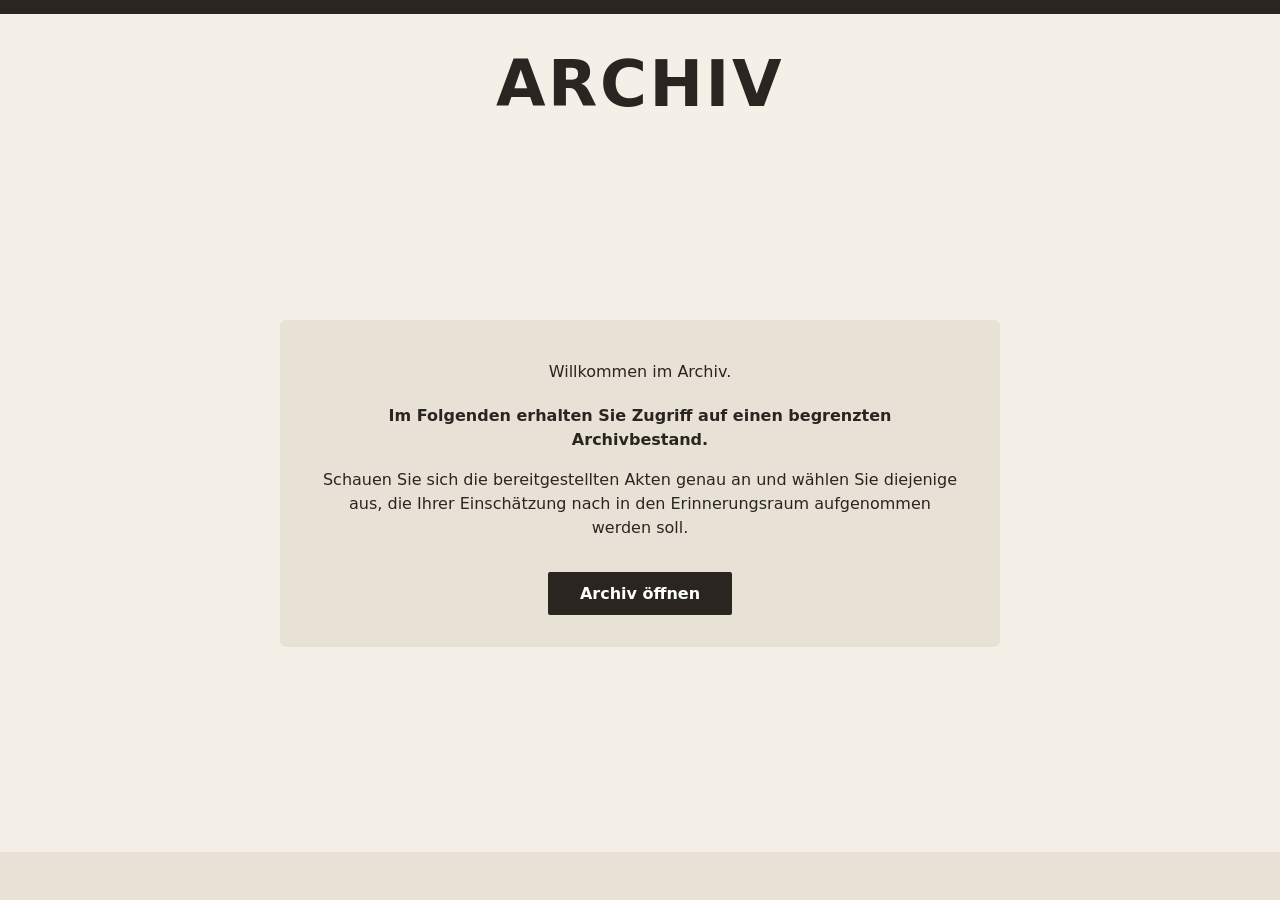
==== index.html @ e19b9b46 "Anpassungen von Überschrift und Button Textliche Anpassungen" ====
<!DOCTYPE html>
<html lang="de">
<head>
  <meta charset="UTF-8">
  <meta name="viewport" content="width=device-width, initial-scale=1.0">
  <title>Wenn Erinnerung zur Entscheidung wird — Archiv</title>
  <link rel="stylesheet" href="style.css">
</head>
<body class="archive-view">
  <section id="start-screen" class="start-screen" aria-labelledby="start-screen-title">
    <div class="start-screen__topbar" aria-hidden="true"></div>
    <div class="start-screen__content">
      <h1 id="start-screen-title" class="start-screen__title">Archiv</h1>
      <div class="start-screen__card">
        <p class="start-screen__welcome">Willkommen im Archiv.</p>
        <p class="start-screen__lead">
          <strong>Im Folgenden erhalten Sie Zugriff auf einen begrenzten Archivbestand.</strong>
        </p>
        <p class="start-screen__text">
          Schauen Sie sich die bereitgestellten Akten genau an und wählen Sie diejenige aus,
          die Ihrer Einschätzung nach in den Erinnerungsraum aufgenommen werden soll.
        </p>
        <button type="button" id="open-archive-btn" class="btn-start">Archiv öffnen</button>
      </div>
    </div>
    <div class="start-screen__footerbar" aria-hidden="true"></div>
  </section>

  <div id="archive-interface" hidden>
    <div class="archive-shell">
      <div class="archive-shell__topbar" aria-hidden="true"></div>
      <div class="archive-shell__content">
        <h1 class="archive-shell__title">Archiv</h1>
        <main class="archive-main">
          <section class="offer-section" id="offer-section" aria-labelledby="offer-heading">
            <h2 id="offer-heading" class="sr-only">Aktuelle Archivakten</h2>
            <div id="offer-container" class="offer-grid" role="list"></div>
          </section>

          <section class="confirmation-section" id="confirmation-section" hidden aria-live="polite">
            <div class="confirmation-card">
              <p class="confirmation-card__primary">
                Die ausgewählte Akte wurde in den Erinnerungsraum aufgenommen.
              </p>
              <p class="confirmation-card__secondary">
                Die beiden nicht ausgewählten Akten wurden aus dem Archiv entfernt.
                Sie stehen zukünftigen Besucher*innen nicht mehr zur Verfügung.
              </p>
              <button type="button" id="confirmation-continue" class="btn-start">Archiv verlassen</button>
            </div>
          </section>

          <section class="displacement-section" id="displacement-section">
            <div class="memory-review" aria-label="Akten im Erinnerungsraum">
              <button type="button" id="memory-review-prev" class="memory-review__nav memory-review__nav--prev" aria-label="Vorherige Akten">
                ‹
              </button>
              <div id="memory-review-grid" class="offer-grid" role="list" aria-live="polite"></div>
              <button type="button" id="memory-review-next" class="memory-review__nav memory-review__nav--next" aria-label="Nächste Akten">
                ›
              </button>
            </div>
          
          </section>
        </main>
      </div>
      <div class="archive-shell__footerbar" aria-hidden="true"></div>
    </div>

    <div id="memory-full-modal" class="memory-full-modal" hidden
         role="dialog" aria-modal="true" aria-labelledby="memory-full-modal-title">
      <div class="memory-full-modal__backdrop" aria-hidden="true"></div>
      <div class="memory-full-modal__card">
        <p id="memory-full-modal-title" class="memory-full-modal__primary">
          Der Erinnerungsraum ist vollständig belegt.
        </p>
        <p class="memory-full-modal__secondary">
          Um die ausgewählte Akte aufnehmen zu können, muss eine bestehende Akte aus dem Erinnerungsraum verdrängt werden.
        </p>
        <button type="button" id="memory-full-modal-confirm" class="btn-start">
          Verdrängung Starten
        </button>
      </div>
    </div>
  </div>

  <script src="data.js"></script>
  <script src="generator.js"></script>
  <script src="archiv-darstellung.js"></script>
  <script src="state.js"></script>
  <script src="app.js"></script>
</body>
</html>
---- style.css ----
/**
 * style.css — Gemeinsame Gestaltung für Archiv- und Projektionsansicht
 *
 * Zwei Kontexte über body-Klassen:
 * - .archive-view  → Laptop-Interface (index.html)
 * - .projection-view → Beamer-Projektion (projection.html)
 */

/* --- Design-Tokens --- */
:root {
  --color-paper: #f4f0e8;
  --color-paper-dark: #e8e2d6;
  --color-ink: #2a2520;
  --color-ink-muted: #5c554c;
  --color-stamp: #8b2e2e;
  --color-accent: #6b5b4f;
  --color-border: #c9bfb0;
  --color-shadow: rgba(42, 37, 32, 0.12);

  --font-serif: Georgia, 'Times New Roman', serif;
  --font-sans: system-ui, -apple-system, 'Segoe UI', sans-serif;

  --radius-card: 4px;
  --transition-fast: 0.25s ease;
  --slot-count: 6;
}

/* --- Basis --- */
*,
*::before,
*::after {
  box-sizing: border-box;
}

html {
  font-size: 16px;
}

body {
  margin: 0;
  font-family: var(--font-serif);
  color: var(--color-ink);
  line-height: 1.5;
  min-height: 100vh;
}

h1, h2, h3 {
  font-family: var(--font-sans);
  font-weight: 600;
  line-height: 1.2;
}

a {
  color: var(--color-stamp);
}

a:hover {
  text-decoration: none;
}

/* --- Archivansicht (Laptop) --- */
body.archive-view {
  background: var(--color-paper);
}

.sr-only {
  position: absolute;
  width: 1px;
  height: 1px;
  padding: 0;
  margin: -1px;
  overflow: hidden;
  clip: rect(0, 0, 0, 0);
  white-space: nowrap;
  border: 0;
}

/* --- Archiv-Seitenrahmen --- */
.archive-shell {
  min-height: 100vh;
  display: flex;
  flex-direction: column;
  background: var(--color-paper);
}

.archive-shell__topbar {
  flex-shrink: 0;
  height: 14px;
  background: var(--color-ink);
}

.archive-shell__content {
  flex: 1;
  display: flex;
  flex-direction: column;
  align-items: center;
  padding: 2rem 2.5rem 2.5rem;
  width: 100%;
  max-width: 1600px;
  margin: 0 auto;
}

.archive-shell__title {
  margin: 0 0 2rem;
  font-family: var(--font-sans);
  font-size: clamp(2.5rem, 6vw, 4rem);
  font-weight: 700;
  text-transform: uppercase;
  letter-spacing: 0.04em;
  color: var(--color-ink);
  text-align: center;
}

.archive-shell__footerbar {
  flex-shrink: 0;
  height: 48px;
  background: var(--color-paper-dark);
}

.archive-main {
  width: 100%;
  flex: 1;
  display: flex;
  flex-direction: column;
}

.archive-main:has(.confirmation-section:not([hidden])) {
  align-items: center;
  justify-content: center;
}

.offer-section h2:not(.sr-only) {
  font-size: 1.1rem;
  text-transform: uppercase;
  letter-spacing: 0.06em;
  color: var(--color-ink-muted);
  margin: 0 0 1rem;
}

.offer-grid {
  display: grid;
  grid-template-columns: repeat(3, 1fr);
  gap: 2.5rem;
  margin-bottom: 1rem;
}

.archive-offer-column {
  display: flex;
  flex-direction: column;
  gap: 1.25rem;
  min-width: 0;
  padding: 0 0.25rem;
}

.archive-offer-column .akte-card {
  flex: 1;
}

.btn-archive-select {
  flex-shrink: 0;
  width: 100%;
  font-family: var(--font-sans);
  font-size: 0.85rem;
  font-weight: 600;
  padding: 0.75rem 1rem;
  background: var(--color-ink);
  color: #fff;
  border: none;
  border-radius: 2px;
  cursor: pointer;
  transition: opacity var(--transition-fast);
}

.btn-archive-select:hover {
  opacity: 0.85;
}

.btn-archive-select:focus-visible {
  outline: 2px solid var(--color-stamp);
  outline-offset: 2px;
}

/* --- Akten-Karte (Ringbuch-Seite) --- */
.akte-card {
  --binder-width: 2.75rem;
  position: relative;
  isolation: isolate;
  background-color: #faf8f3;
  background-image: linear-gradient(
    180deg,
    rgba(255, 255, 255, 0.55) 0%,
    transparent 35%
  );
  border: 1px solid #b5a99a;
  border-radius: 6px;
  padding: 1.75rem 1.5rem 1.5rem calc(var(--binder-width) + 1.25rem);
  box-shadow: 0 2px 6px var(--color-shadow);
  cursor: default;
  min-height: 34rem;
  overflow: hidden;
}

/* Untere Seite im Stapel */
.akte-card::after {
  content: '';
  position: absolute;
  top: 5px;
  left: 5px;
  right: -5px;
  bottom: -5px;
  background: #ebe5da;
  border: 1px solid rgba(181, 169, 154, 0.45);
  border-radius: 6px;
  z-index: -1;
}

/* Linker Lochrand / Rückenleiste */
.akte-card::before {
  content: '';
  position: absolute;
  top: 0;
  left: 0;
  bottom: 0;
  width: var(--binder-width);
  background: linear-gradient(90deg, #e3ddd2 0%, #ece7df 55%, #f3efe8 100%);
  border-right: 1px dashed rgba(181, 169, 154, 0.55);
  z-index: 0;
}

.akte-card > :not(.akte-card__binder) {
  position: relative;
  z-index: 1;
}

.akte-card__binder {
  position: absolute;
  top: 0;
  left: 0;
  bottom: 0;
  width: var(--binder-width);
  z-index: 2;
  pointer-events: none;
}

.akte-card__binder-hole {
  position: absolute;
  left: 50%;
  width: 0.85rem;
  height: 0.85rem;
  margin-left: -0.425rem;
  border-radius: 50%;
  background: var(--color-paper);
  box-shadow:
    inset 0 2px 5px rgba(42, 37, 32, 0.28),
    0 0 0 2px #d9d0c4,
    0 0 0 3px #b8aea0;
}

.akte-card__binder-hole:nth-child(1) {
  top: 14%;
}

.akte-card__binder-hole:nth-child(2) {
  top: 50%;
  margin-top: -0.425rem;
}

.akte-card__binder-hole:nth-child(3) {
  bottom: 14%;
}

.akte-card--selectable {
  cursor: default;
}

.akte-card--selectable:hover,
.akte-card--selectable:focus-visible {
  transform: none;
  box-shadow: 0 2px 8px var(--color-shadow);
  outline: none;
}

.akte-card__header {
  display: flex;
  justify-content: space-between;
  align-items: baseline;
  gap: 0.5rem;
  margin-bottom: 0.75rem;
}

.akte-card__reference {
  font-family: var(--font-sans);
  font-size: 0.8rem;
  font-weight: 700;
  color: var(--color-stamp);
  letter-spacing: 0.04em;
}

.akte-card__category {
  font-family: var(--font-sans);
  font-size: 0.75rem;
  text-transform: uppercase;
  letter-spacing: 0.05em;
  color: var(--color-ink-muted);
}

.akte-card__title {
  margin: 0 0 0.25rem;
  font-size: 1.05rem;
}

.akte-card__year {
  margin: 0 0 0.75rem;
  font-family: var(--font-sans);
  font-size: 0.8rem;
  color: var(--color-ink-muted);
}

.akte-card__figure {
  margin: 0 0 0.75rem;
  display: flex;
  align-items: center;
  justify-content: center;
  width: 100%;
  height: clamp(200px, 22vh, 260px);
}

.akte-card__image {
  display: block;
  width: 100%;
  height: 100%;
  object-fit: cover;
  border: 1px solid var(--color-border);
  border-radius: var(--radius-card);
}

.akte-card__image--portrait {
  width: auto;
  max-width: 100%;
  height: 100%;
  object-fit: contain;
}

/* --- Archivfragmente: Karton-Slot + eingelegtes Papier --- */
.archiv-fragment {
  position: relative;
  display: flex;
  align-items: center;
  justify-content: center;
  width: 100%;
  height: 100%;
  box-sizing: border-box;
  padding: 0.45rem;
  background:
    linear-gradient(160deg, #d2c8b6 0%, #c7bba8 55%, #bfb29e 100%);
  border: none;
  border-radius: 0;
  font-family: var(--font-sans);
  color: var(--color-ink);
  overflow: hidden;
}

.archiv-fragment__art {
  position: absolute;
  top: 0.4rem;
  right: 0.45rem;
  z-index: 1;
  max-width: 50%;
  font-size: 0.5rem;
  font-weight: 600;
  letter-spacing: 0.14em;
  text-transform: uppercase;
  color: var(--color-ink-muted);
  text-align: right;
  line-height: 1.15;
  opacity: 0.85;
}

.archiv-fragment__content {
  flex: 1;
  display: flex;
  flex-direction: column;
  justify-content: center;
  min-height: 0;
  padding: 0.85rem 0.8rem 0.75rem;
  padding-right: 2rem;
}

.archiv-fragment__body {
  margin: 0;
  font-family: var(--font-serif);
  font-size: 0.92rem;
  line-height: 1.38;
  color: var(--color-ink);
}

.archiv-fragment__excerpt {
  margin: 0;
  font-family: var(--font-serif);
  font-style: italic;
  font-size: 0.84rem;
  line-height: 1.45;
  color: var(--color-ink);
  display: -webkit-box;
  -webkit-box-orient: vertical;
  -webkit-line-clamp: 4;
  overflow: hidden;
}

/* Gemeinsames Papierblatt im Slot */
.archiv-fragment__sheet {
  position: relative;
  display: flex;
  flex-direction: column;
  width: 90%;
  height: 88%;
  margin: auto;
  background: #f4eee4;
  border: 1px solid #c9bba6;
  border-radius: 0;
  box-shadow:
    0 1px 0 rgba(255, 252, 245, 0.35) inset,
    1px 2px 4px rgba(42, 37, 32, 0.1);
}

.archiv-fragment__sheet .archiv-fragment__art {
  top: 0.35rem;
  right: 0.4rem;
  font-size: 0.48rem;
}

.archiv-fragment__sheet .archiv-fragment__content {
  padding: 0.9rem 0.85rem 0.75rem;
  padding-right: 1.9rem;
}

/* Unvollständiges Blatt */
.archiv-fragment--archivvermerk .archiv-fragment__sheet {
  width: 94%;
  height: 92%;
  background:
    linear-gradient(135deg, rgba(255, 252, 245, 0.65) 0%, transparent 45%),
    #f1e9dc;
  border-left: 3px solid var(--color-stamp);
  clip-path: polygon(0 0, 100% 0, 100% 86%, 93% 100%, 0 100%);
  box-shadow: 1px 2px 5px rgba(42, 37, 32, 0.11);
}

.archiv-fragment--archivvermerk .archiv-fragment__body {
  font-size: 0.95rem;
}

/* Eingelegter Zettel */
.archiv-fragment--bestandsnotiz .archiv-fragment__sheet {
  width: 68%;
  height: 70%;
  background: #f7f0e4;
  border: 1px solid #c4b49a;
  box-shadow: 2px 3px 6px rgba(42, 37, 32, 0.14);
  transform: rotate(-2deg);
}

.archiv-fragment--bestandsnotiz .archiv-fragment__sheet .archiv-fragment__body {
  font-size: 0.8rem;
}

.archiv-fragment--bestandsnotiz .archiv-fragment__sheet .archiv-fragment__content {
  padding: 0.7rem 0.65rem 0.6rem;
  padding-right: 1.5rem;
}

/* Dokumentausschnitt */
.archiv-fragment--dokumentfragment .archiv-fragment__sheet {
  width: 92%;
  height: 90%;
  background: #efe6d6;
  border: 1px solid #b6a58c;
  clip-path: polygon(4% 0, 100% 0, 100% 72%, 88% 100%, 0 100%, 0 14%, 6% 8%);
  box-shadow: 1px 2px 4px rgba(42, 37, 32, 0.1);
}

.archiv-fragment--dokumentfragment .archiv-fragment__content {
  justify-content: flex-end;
  padding-bottom: 0.85rem;
}

.archiv-fragment--dokumentfragment .archiv-fragment__excerpt {
  border-left: 1px solid rgba(92, 85, 76, 0.28);
  padding-left: 0.55rem;
  -webkit-line-clamp: 3;
}

/* Digitaler Ausdruck */
.archiv-fragment--digitaler-datensatz .archiv-fragment__sheet {
  width: 91%;
  height: 89%;
  font-variant-numeric: tabular-nums;
  background:
    repeating-linear-gradient(
      0deg,
      transparent,
      transparent 1rem,
      rgba(42, 37, 32, 0.045) 1rem,
      rgba(42, 37, 32, 0.045) 1.02rem
    ),
    #ebe6dc;
  border: 1px solid #a9a092;
  box-shadow: 1px 1px 3px rgba(42, 37, 32, 0.08);
}

.archiv-fragment--digitaler-datensatz .archiv-fragment__body {
  font-family: var(--font-sans);
  font-size: 0.8rem;
  letter-spacing: 0.015em;
}

/* Leere Lücke — kein Sheet, kein gestrichelter Placeholder-Rand */
.archiv-fragment--ueberlieferungsluecke {
  background:
    linear-gradient(180deg, #d8d0c0 0%, #cdc4b3 100%);
  padding: 0.75rem;
}

.archiv-fragment--ueberlieferungsluecke .archiv-fragment__content {
  align-items: center;
  justify-content: center;
  text-align: center;
  padding: 0.5rem;
  padding-right: 0.5rem;
}

.archiv-fragment--ueberlieferungsluecke .archiv-fragment__body {
  color: var(--color-ink-muted);
  font-size: 0.82rem;
  opacity: 0.85;
}

.archiv-fragment--ueberlieferungsluecke .archiv-fragment__art {
  opacity: 0.55;
}

/* Projektion */
.archiv-fragment--projection {
  max-height: none;
  height: 100%;
  aspect-ratio: 4 / 3;
  padding: 0.9vmin;
}

.archiv-fragment--projection .archiv-fragment__art {
  top: 0.8vmin;
  right: 1vmin;
  font-size: 1vmin;
}

.archiv-fragment--projection .archiv-fragment__content {
  padding: 1.8vmin 1.6vmin;
  padding-right: 4.5vmin;
}

.archiv-fragment--projection .archiv-fragment__body {
  font-size: 2.3vmin;
  line-height: 1.3;
}

.archiv-fragment--projection .archiv-fragment__excerpt {
  font-size: 2vmin;
  line-height: 1.4;
  -webkit-line-clamp: 4;
}

.archiv-fragment--projection .archiv-fragment__sheet {
  box-shadow:
    0 0.15vmin 0 rgba(255, 252, 245, 0.2) inset,
    0.25vmin 0.4vmin 0.8vmin rgba(0, 0, 0, 0.18);
}

.archiv-fragment--projection.archiv-fragment--bestandsnotiz .archiv-fragment__sheet {
  width: 66%;
  height: 68%;
}

.archiv-fragment--projection.archiv-fragment--bestandsnotiz .archiv-fragment__body {
  font-size: 1.85vmin;
}

.archiv-fragment--projection.archiv-fragment--digitaler-datensatz .archiv-fragment__body {
  font-size: 1.95vmin;
}

.archiv-fragment--projection.archiv-fragment--ueberlieferungsluecke .archiv-fragment__body {
  font-size: 2vmin;
}

.projection-view--dark .archiv-fragment {
  color: #f2ebe0;
  background:
    linear-gradient(160deg, #2c2721 0%, #241f1a 100%);
}

.projection-view--dark .archiv-fragment__art {
  color: rgba(242, 235, 224, 0.5);
}

.projection-view--dark .archiv-fragment__body,
.projection-view--dark .archiv-fragment__excerpt {
  color: #f7f1e8;
}

.projection-view--dark .archiv-fragment__sheet {
  background: #4f463b;
  border-color: rgba(255, 248, 235, 0.28);
  box-shadow:
    0 0.15vmin 0 rgba(255, 248, 235, 0.08) inset,
    0.25vmin 0.45vmin 0.9vmin rgba(0, 0, 0, 0.4);
}

.projection-view--dark .archiv-fragment--archivvermerk .archiv-fragment__sheet {
  background:
    linear-gradient(135deg, rgba(255, 248, 235, 0.1) 0%, transparent 45%),
    #564c40;
  border-left-color: #d98989;
}

.projection-view--dark .archiv-fragment--bestandsnotiz .archiv-fragment__sheet {
  background: #5a5044;
}

.projection-view--dark .archiv-fragment--dokumentfragment .archiv-fragment__sheet {
  background: #52483d;
}

.projection-view--dark .archiv-fragment--dokumentfragment .archiv-fragment__excerpt {
  border-left-color: rgba(242, 235, 224, 0.35);
}

.projection-view--dark .archiv-fragment--digitaler-datensatz .archiv-fragment__sheet {
  background:
    repeating-linear-gradient(
      0deg,
      transparent,
      transparent 1.9vmin,
      rgba(255, 248, 235, 0.07) 1.9vmin,
      rgba(255, 248, 235, 0.07) 1.95vmin
    ),
    #4a4137;
  border-color: rgba(255, 248, 235, 0.3);
}

.projection-view--dark .archiv-fragment--ueberlieferungsluecke {
  background: linear-gradient(180deg, #2a251f 0%, #211d18 100%);
}

.projection-view--dark .archiv-fragment--ueberlieferungsluecke .archiv-fragment__body {
  color: rgba(242, 235, 224, 0.58);
}

.akte-card__meta {
  list-style: none;
  margin: 0 0 0.75rem;
  padding: 0;
  font-family: var(--font-sans);
  font-size: 0.75rem;
}

.akte-card__meta li {
  margin-bottom: 0.35rem;
  color: var(--color-ink);
}

.akte-card__meta strong {
  color: var(--color-ink-muted);
  font-weight: 600;
}

.akte-card__fragment {
  margin: 0 0 1rem;
  font-size: 0.95rem;
  color: var(--color-ink);
}

.akte-card__criteria {
  list-style: none;
  margin: 0;
  padding: 0;
  border-top: 1px dashed var(--color-border);
  padding-top: 0.75rem;
}

.criterion {
  display: grid;
  grid-template-columns: auto 1fr;
  gap: 0.35rem 0.5rem;
  align-items: baseline;
  margin-bottom: 0.35rem;
  font-family: var(--font-sans);
  font-size: 0.75rem;
}

.criterion__label {
  color: var(--color-ink-muted);
  white-space: nowrap;
}

.criterion__label::after {
  content: ':';
}

.criterion__value {
  font-size: 0.75rem;
  color: var(--color-ink);
}

.akte-card__action-hint {
  margin: 0.75rem 0 0;
  font-family: var(--font-sans);
  font-size: 0.7rem;
  color: var(--color-stamp);
  text-align: center;
  opacity: 0;
  transition: opacity var(--transition-fast);
}

.akte-card:hover .akte-card__action-hint {
  opacity: 1;
}

.akte-card--pending {
  cursor: default;
  border-color: var(--color-stamp);
  box-shadow: 0 4px 12px var(--color-shadow);
}

.akte-card--review {
  cursor: default;
}

/* --- Verdrängungsansicht auf der Archivseite --- */
.displacement-section[hidden] {
  display: none;
}

.displacement-section h2 {
  font-size: 1.1rem;
  text-transform: uppercase;
  letter-spacing: 0.06em;
  color: var(--color-ink-muted);
  margin: 0 0 1rem;
}

.memory-review {
  position: relative;
  width: 100%;
}

.memory-review > .offer-grid {
  width: 100%;
}

.memory-review__nav {
  position: absolute;
  top: 50%;
  z-index: 2;
  width: 2.5rem;
  height: 2.5rem;
  padding: 0;
  font-family: var(--font-serif);
  font-size: 1.75rem;
  line-height: 1;
  color: var(--color-ink-muted);
  background: var(--color-paper);
  border: 1px solid var(--color-border);
  border-radius: 50%;
  cursor: pointer;
  transform: translateY(-50%);
  transition: color var(--transition-fast), border-color var(--transition-fast), background var(--transition-fast);
}

.memory-review__nav--prev {
  left: -3.25rem;
}

.memory-review__nav--next {
  right: -3.25rem;
}

.memory-review .akte-card--selectable:hover,
.memory-review .akte-card--selectable:focus-visible {
  transform: none;
  box-shadow: 0 2px 6px var(--color-shadow);
  border-color: #b5a99a;
}

.memory-review__nav:hover:not(:disabled) {
  color: var(--color-ink);
  border-color: var(--color-accent);
  background: rgba(255, 255, 255, 0.5);
}

.memory-review__nav:disabled {
  opacity: 0.35;
  cursor: default;
}

.memory-review__nav:focus-visible {
  outline: 2px solid var(--color-stamp);
  outline-offset: 2px;
}

.btn-memory-delete {
  flex-shrink: 0;
  width: 100%;
  font-family: var(--font-sans);
  font-size: 0.85rem;
  font-weight: 600;
  padding: 0.75rem 1rem;
  background: var(--color-stamp);
  color: #fff;
  border: none;
  border-radius: 2px;
  cursor: pointer;
  transition: opacity var(--transition-fast);
}

.btn-memory-delete:hover {
  opacity: 0.85;
}

.btn-memory-delete:focus-visible {
  outline: 2px solid var(--color-ink);
  outline-offset: 2px;
}




.btn-reset {
  position: fixed;
  right: 1.5rem;
  bottom: 1.5rem;
  z-index: 50;
  font-family: var(--font-sans);
  font-size: 0.85rem;
  padding: 0.6rem 1rem;
  background: #fff;
  border: 1px solid var(--color-border);
  border-radius: var(--radius-card);
  cursor: pointer;
  color: var(--color-ink-muted);
  box-shadow: 0 2px 8px var(--color-shadow);
  transition: background var(--transition-fast), color var(--transition-fast), border-color var(--transition-fast);
}

.btn-reset:hover {
  background: var(--color-paper-dark);
  color: var(--color-stamp);
  border-color: var(--color-stamp);
}

.site-footer {
  max-width: 1200px;
  margin: 0 auto;
  padding: 1rem 2rem 2rem;
  font-family: var(--font-sans);
  font-size: 0.85rem;
  color: var(--color-ink-muted);
  border-top: 1px solid var(--color-border);
}

.displacement-section {
  width: 100%;
  padding: 0 0 2rem;
}

/* --- Bestätigungsbildschirm nach Auswahl --- */
.confirmation-section[hidden] {
  display: none;
}

.confirmation-section {
  width: 100%;
  max-width: 720px;
  margin: 0 auto;
  padding: 1rem 0 2rem;
}

.confirmation-card {
  width: 100%;
  background: var(--color-paper-dark);
  border-radius: 6px;
  padding: 3rem 2.75rem 2.5rem;
  text-align: center;
}

.confirmation-card__intro {
  margin: 0 0 2rem;
  font-family: var(--font-sans);
  font-size: 1rem;
  font-style: italic;
  line-height: 1.55;
  color: var(--color-ink-muted);
}

.confirmation-card__primary {
  margin: 0 0 1.25rem;
  font-family: var(--font-sans);
  font-size: 1rem;
  font-weight: 700;
  line-height: 1.5;
  color: var(--color-ink);
}

.confirmation-card__secondary {
  margin: 0 0 2rem;
  font-family: var(--font-sans);
  font-size: 1rem;
  font-style: italic;
  line-height: 1.5;
  color: var(--color-ink);
}

.confirmation-card .btn-start {
  margin-top: 0.5rem;
}

/* --- Pop-up bei vollem Erinnerungsraum --- */
.memory-full-modal[hidden] {
  display: none;
}

.memory-full-modal {
  position: fixed;
  inset: 0;
  z-index: 100;
  display: flex;
  align-items: center;
  justify-content: center;
  padding: 2rem;
}

.memory-full-modal__backdrop {
  position: absolute;
  inset: 0;
  background: rgba(42, 37, 32, 0.45);
}

.memory-full-modal__card {
  position: relative;
  width: 100%;
  max-width: 720px;
  background: var(--color-paper-dark);
  border-radius: 6px;
  padding: 2.5rem 2.5rem 2rem;
  text-align: center;
}

.memory-full-modal__primary {
  margin: 0 0 1.25rem;
  font-family: var(--font-sans);
  font-size: 1rem;
  font-weight: 700;
  line-height: 1.5;
  color: var(--color-ink);
}

.memory-full-modal__secondary {
  margin: 0 0 2rem;
  font-family: var(--font-sans);
  font-size: 1rem;
  line-height: 1.5;
  color: var(--color-ink);
}

.memory-full-modal__card .btn-start {
  margin-top: 0.5rem;
}

/* --- Startbildschirm --- */
#start-screen[hidden],
#archive-interface[hidden] {
  display: none;
}

.start-screen {
  min-height: 100vh;
  display: flex;
  flex-direction: column;
  background: var(--color-paper);
}

.start-screen__topbar {
  flex-shrink: 0;
  height: 14px;
  background: var(--color-ink);
}

.start-screen__content {
  flex: 1;
  display: flex;
  flex-direction: column;
  align-items: center;
  padding: 2rem 2.5rem 2.5rem;
}

.start-screen__title {
  margin: 0 0 2rem;
  font-family: var(--font-sans);
  font-size: clamp(2.5rem, 6vw, 4rem);
  font-weight: 700;
  text-transform: uppercase;
  letter-spacing: 0.04em;
  color: var(--color-ink);
  text-align: center;
}

.start-screen__card {
  width: 100%;
  max-width: 720px;
  margin-top: auto;
  margin-bottom: auto;
  background: var(--color-paper-dark);
  border-radius: 6px;
  padding: 2.5rem 2.5rem 2rem;
  text-align: center;
}

.start-screen__welcome {
  margin: 0 0 1.25rem;
  font-family: var(--font-sans);
  font-size: 1rem;
  color: var(--color-ink);
}

.start-screen__lead {
  margin: 0 0 1rem;
  font-family: var(--font-sans);
  font-size: 1rem;
  line-height: 1.5;
  color: var(--color-ink);
}

.start-screen__text {
  margin: 0 0 2rem;
  font-family: var(--font-sans);
  font-size: 1rem;
  line-height: 1.5;
  color: var(--color-ink);
}

.btn-start {
  font-family: var(--font-sans);
  font-size: 1rem;
  font-weight: 600;
  padding: 0.75rem 2rem;
  background: var(--color-ink);
  color: #fff;
  border: none;
  border-radius: 2px;
  cursor: pointer;
  transition: opacity var(--transition-fast);
}

.btn-start:hover {
  opacity: 0.85;
}

.btn-start:focus-visible {
  outline: 2px solid var(--color-stamp);
  outline-offset: 2px;
}

.start-screen__footerbar {
  flex-shrink: 0;
  height: 48px;
  background: var(--color-paper-dark);
}

/* --- Projektionsansicht (Beamer) --- */
body.projection-view {
  --projection-bg: #1a1816;
  --projection-text: #f4f0e8;
  --projection-text-muted: #a89f94;
  --projection-card-bg: rgba(255, 255, 255, 0.06);
  --projection-card-border: rgba(244, 240, 232, 0.22);
  --projection-card-border-empty: rgba(244, 240, 232, 0.12);
  --projection-image-placeholder: rgba(255, 255, 255, 0.04);
  --projection-footer: #2a2520;

  /* Skalierungsbasis: vmin skaliert proportional mit der Bildschirmgröße.
     Minimalwert = aktuelle Größe auf 13" Laptop, danach unbegrenzt proportional. */
  --proj-space-xs:  max(0.5rem,  0.8vmin);
  --proj-space-sm:  max(0.75rem, 1.4vmin);
  --proj-space-md:  max(1rem,    2vmin);
  --proj-space-lg:  max(1.5rem,  3vmin);
  --proj-font-xs:   max(0.6rem,  1vmin);
  --proj-font-sm:   max(0.75rem, 1.3vmin);
  --proj-font-md:   max(0.85rem, 1.6vmin);
  --proj-font-lg:   max(1.2rem,  2.2vmin);
  --proj-font-xl:   max(1.8rem,  3.8vmin);
  --proj-bar-top:   max(10px,    1.2vmin);
  --proj-bar-bot:   max(36px,    3.5vmin);
  --proj-gap:       max(0.75rem, 1.8vmin);
  --proj-pad-x:     max(1.5rem,  2.5vmin);
  --proj-pad-y:     max(1rem,    1.8vmin);

  background: var(--projection-bg);
  color: var(--projection-text);
  height: 100dvh;
  overflow: hidden;
}

body.projection-view.projection-view--light {
  --projection-bg: var(--color-paper);
  --projection-text: var(--color-ink);
  --projection-text-muted: var(--color-ink-muted);
  --projection-card-bg: #fff;
  --projection-card-border: var(--color-ink);
  --projection-card-border-empty: var(--color-border);
  --projection-image-placeholder: var(--color-paper-dark);
  --projection-footer: var(--color-paper-dark);
}

.projection-shell {
  height: 100%;
  display: flex;
  flex-direction: column;
}

.projection-shell__topbar {
  flex-shrink: 0;
  height: var(--proj-bar-top);
  background: var(--color-ink);
}

.projection-shell__content {
  flex: 1;
  display: flex;
  flex-direction: column;
  justify-content: center;
  padding: var(--proj-pad-y) var(--proj-pad-x);
}

.projection-shell__title {
  margin: 0 0 var(--proj-space-lg);
  font-family: var(--font-sans);
  font-size: var(--proj-font-xl);
  font-weight: 700;
  text-transform: uppercase;
  letter-spacing: 0.04em;
  color: var(--projection-text);
  text-align: center;
}

.projection-shell__footerbar {
  flex-shrink: 0;
  height: var(--proj-bar-bot);
  background: var(--projection-footer);
}

.projection-main {
  flex: 1;
  display: flex;
  align-items: center;
  justify-content: center;
}

.memory-room {
  display: grid;
  grid-template-columns: repeat(3, 1fr);
  grid-template-rows: repeat(2, 1fr);
  gap: var(--proj-gap);
  width: 100%;
  max-width: none;
  margin: 0 auto;
}

.memory-exhibit {
  background: var(--projection-card-bg);
  border: 1px solid var(--projection-card-border);
  border-radius: var(--radius-card);
  padding: var(--proj-space-sm);
  display: flex;
  flex-direction: column;
  gap: var(--proj-space-xs);
  min-height: 0;
  transition: opacity var(--transition-fast), transform var(--transition-fast);
}

.memory-exhibit--empty {
  align-items: center;
  justify-content: center;
  border-style: dashed;
  border-color: var(--projection-card-border-empty);
  opacity: 0.45;
}

.memory-exhibit--filled {
  border-color: var(--projection-card-border);
}

.memory-exhibit--enter {
  animation: exhibitEnter 0.5s ease forwards;
}

@keyframes exhibitEnter {
  from {
    opacity: 0;
    transform: scale(0.96);
  }
  to {
    opacity: 1;
    transform: scale(1);
  }
}

.memory-exhibit__placeholder {
  font-family: var(--font-sans);
  font-size: var(--proj-font-xs);
  text-transform: uppercase;
  letter-spacing: 0.1em;
  color: var(--projection-text-muted);
  text-align: center;
}

.memory-exhibit__visual {
  display: flex;
  align-items: flex-start;
  gap: var(--proj-space-sm);
  min-height: 0;
}

.memory-exhibit__figure {
  flex: 0 0 65%;
  margin: 0;
  min-width: 0;
  aspect-ratio: 4 / 3;
  display: flex;
  align-items: center;
  justify-content: center;
}

.memory-exhibit__image {
  display: block;
  width: 100%;
  height: 100%;
  object-fit: cover;
  border-radius: 2px;
}

.memory-exhibit__image--portrait {
  width: auto;
  max-width: 100%;
  height: 100%;
  object-fit: contain;
}

.memory-exhibit__sign {
  flex: 1;
  min-width: 0;
  padding-top: 0.3vmin;
}

.memory-exhibit__title {
  margin: 0;
  font-family: var(--font-sans);
  font-size: var(--proj-font-md);
  font-weight: 700;
  line-height: 1.25;
  color: var(--projection-text);
}

.memory-exhibit__year {
  margin: 0.4vmin 0 0;
  font-family: var(--font-sans);
  font-size: var(--proj-font-sm);
  color: var(--projection-text-muted);
}

.memory-slot__criteria span {
  font-family: var(--font-sans);
  font-size: var(--proj-font-xs);
  color: #a89f94;
}

.memory-slot__criterion {
  font-family: var(--font-sans);
  font-size: var(--proj-font-sm);
  font-weight: 400;
  color: var(--projection-text);
}

.memory-exhibit__description {
  margin: 0;
  font-family: var(--font-sans);
  font-size: var(--proj-font-xs);
  line-height: 1.4;
  color: var(--projection-text-muted);
}

/* --- Responsive --- */
@media (max-width: 1024px) {
  .offer-grid {
    grid-template-columns: 1fr;
    gap: 2rem;
  }

  .memory-review__nav--prev {
    left: 0;
  }

  .memory-review__nav--next {
    right: 0;
  }

  .archive-shell__content {
    padding-left: 1.5rem;
    padding-right: 1.5rem;
  }
}

@media (max-width: 768px) {
  .memory-room {
    grid-template-columns: 1fr;
    grid-template-rows: auto;
    min-height: auto;
  }

  .archive-shell__content {
    padding-left: 1rem;
    padding-right: 1rem;
  }

  .btn-reset {
    right: 1rem;
    bottom: 1rem;
  }
}
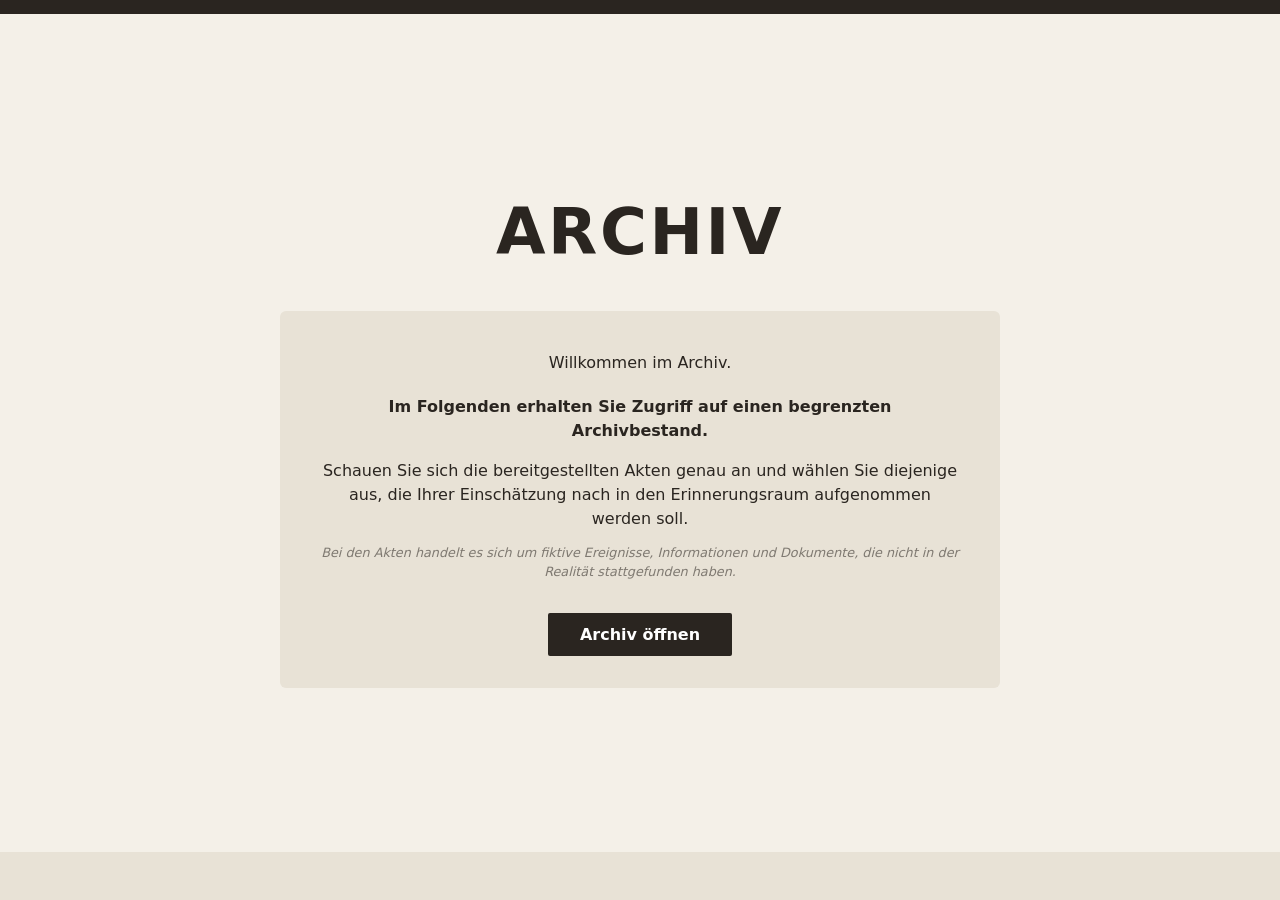
==== commit a3222992: "Textliche Anpassungen Disclaimer eingefügt." ====
--- a/index.html
+++ b/index.html
@@ -20,6 +20,10 @@
           Schauen Sie sich die bereitgestellten Akten genau an und wählen Sie diejenige aus,
           die Ihrer Einschätzung nach in den Erinnerungsraum aufgenommen werden soll.
         </p>
+        <p class="start-screen__disclaimer">
+          Bei den Akten handelt es sich um fiktive Ereignisse, Informationen und Dokumente, die nicht in der Realität stattgefunden haben.
+        </p>
+  
         <button type="button" id="open-archive-btn" class="btn-start">Archiv öffnen</button>
       </div>
     </div>
@@ -46,11 +50,12 @@
                 Die beiden nicht ausgewählten Akten wurden aus dem Archiv entfernt.
                 Sie stehen zukünftigen Besucher*innen nicht mehr zur Verfügung.
               </p>
-              <button type="button" id="confirmation-continue" class="btn-start">Archiv verlassen</button>
+              <button type="button" id="confirmation-continue" class="btn-start">Weiter</button>
             </div>
           </section>
 
-          <section class="displacement-section" id="displacement-section">
+          <section class="displacement-section" id="displacement-section" hidden aria-labelledby="displacement-heading">
+            <h2 id="displacement-heading">Erinnerungsraum</h2>
             <div class="memory-review" aria-label="Akten im Erinnerungsraum">
               <button type="button" id="memory-review-prev" class="memory-review__nav memory-review__nav--prev" aria-label="Vorherige Akten">
                 ‹
--- a/style.css
+++ b/style.css
@@ -999,11 +999,12 @@
   display: flex;
   flex-direction: column;
   align-items: center;
-  padding: 2rem 2.5rem 2.5rem;
+  justify-content: center;
+  padding: 3rem 2rem 2rem;
 }
 
 .start-screen__title {
-  margin: 0 0 2rem;
+  margin: 0 0 2.5rem;
   font-family: var(--font-sans);
   font-size: clamp(2.5rem, 6vw, 4rem);
   font-weight: 700;
@@ -1016,8 +1017,6 @@
 .start-screen__card {
   width: 100%;
   max-width: 720px;
-  margin-top: auto;
-  margin-bottom: auto;
   background: var(--color-paper-dark);
   border-radius: 6px;
   padding: 2.5rem 2.5rem 2rem;
@@ -1040,11 +1039,21 @@
 }
 
 .start-screen__text {
-  margin: 0 0 2rem;
+  margin: 0 0 0.75rem;
   font-family: var(--font-sans);
   font-size: 1rem;
   line-height: 1.5;
   color: var(--color-ink);
+}
+
+.start-screen__disclaimer {
+  margin: 0 0 2rem;
+  font-family: var(--font-sans);
+  font-size: 0.8rem;
+  font-style: italic;
+  line-height: 1.5;
+  color: var(--color-ink);
+  opacity: 0.55;
 }
 
 .btn-start {
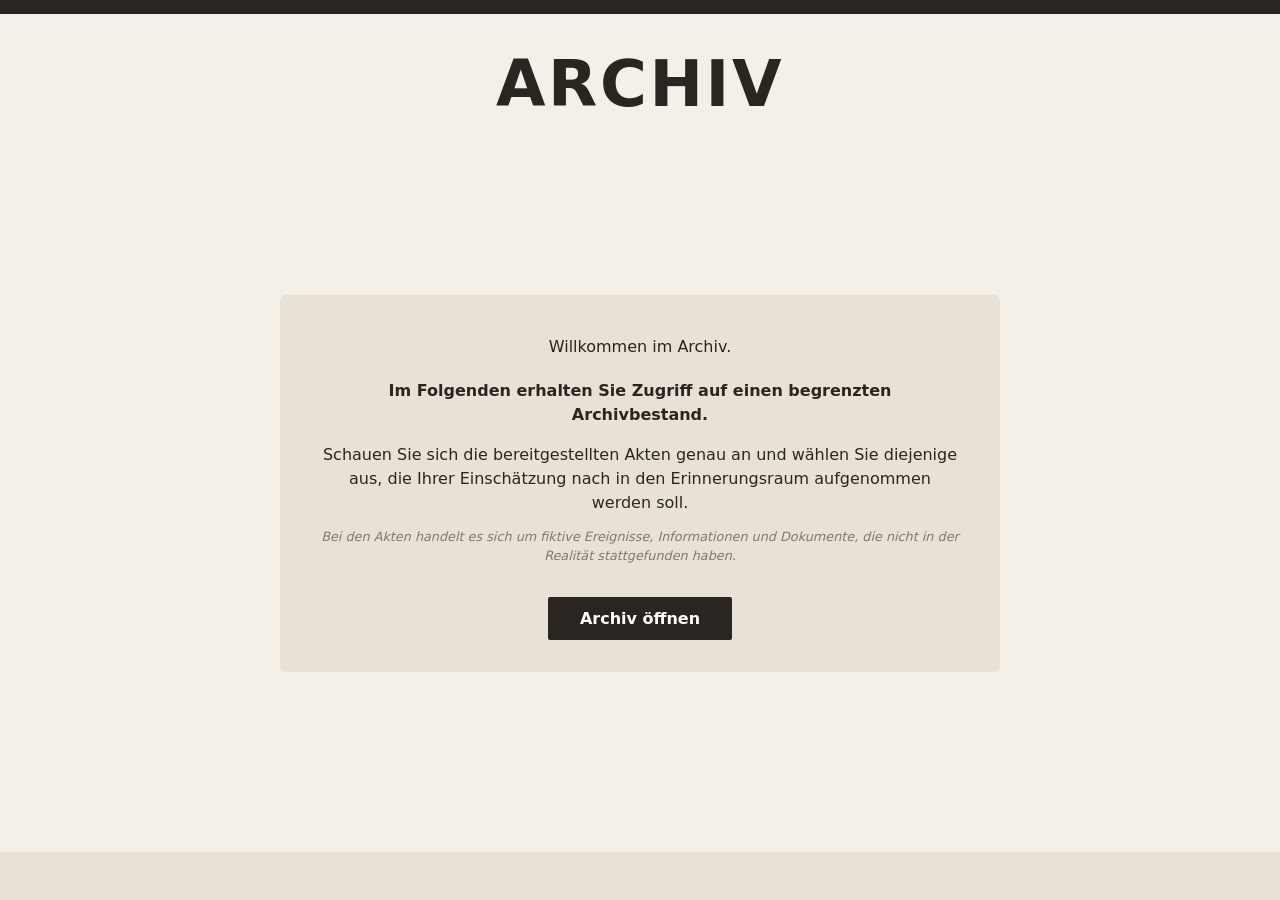
==== commit c859495e: "Merge pull request #29 from michellebrgr/Aktenbildschirm Textliche Anpassungen" ====
--- a/index.html
+++ b/index.html
@@ -50,12 +50,11 @@
                 Die beiden nicht ausgewählten Akten wurden aus dem Archiv entfernt.
                 Sie stehen zukünftigen Besucher*innen nicht mehr zur Verfügung.
               </p>
-              <button type="button" id="confirmation-continue" class="btn-start">Weiter</button>
+              <button type="button" id="confirmation-continue" class="btn-start">Archiv verlassen</button>
             </div>
           </section>
 
-          <section class="displacement-section" id="displacement-section" hidden aria-labelledby="displacement-heading">
-            <h2 id="displacement-heading">Erinnerungsraum</h2>
+          <section class="displacement-section" id="displacement-section">
             <div class="memory-review" aria-label="Akten im Erinnerungsraum">
               <button type="button" id="memory-review-prev" class="memory-review__nav memory-review__nav--prev" aria-label="Vorherige Akten">
                 ‹
--- a/style.css
+++ b/style.css
@@ -999,12 +999,11 @@
   display: flex;
   flex-direction: column;
   align-items: center;
-  justify-content: center;
-  padding: 3rem 2rem 2rem;
+  padding: 2rem 2.5rem 2.5rem;
 }
 
 .start-screen__title {
-  margin: 0 0 2.5rem;
+  margin: 0 0 2rem;
   font-family: var(--font-sans);
   font-size: clamp(2.5rem, 6vw, 4rem);
   font-weight: 700;
@@ -1017,6 +1016,8 @@
 .start-screen__card {
   width: 100%;
   max-width: 720px;
+  margin-top: auto;
+  margin-bottom: auto;
   background: var(--color-paper-dark);
   border-radius: 6px;
   padding: 2.5rem 2.5rem 2rem;
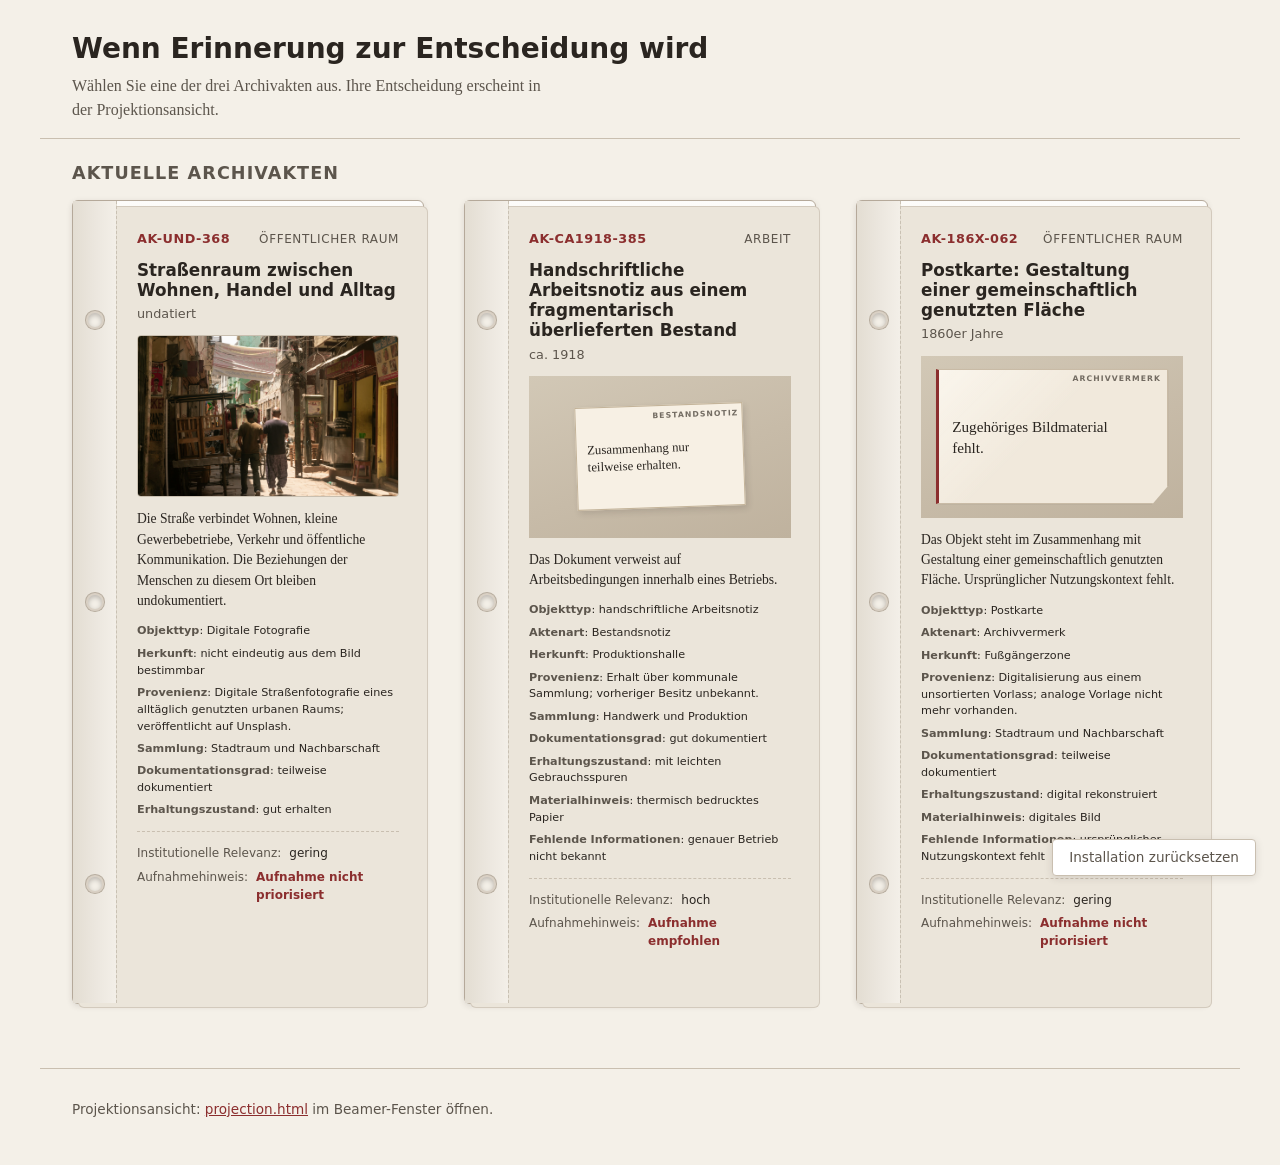
==== commit c4264576: "Anpaassung der Aktenlogik über Markdown datei Markdown Datei zur Aktenlogik und Aufbau wurde angepas" ====
--- a/index.html
+++ b/index.html
@@ -7,86 +7,37 @@
   <link rel="stylesheet" href="style.css">
 </head>
 <body class="archive-view">
-  <section id="start-screen" class="start-screen" aria-labelledby="start-screen-title">
-    <div class="start-screen__topbar" aria-hidden="true"></div>
-    <div class="start-screen__content">
-      <h1 id="start-screen-title" class="start-screen__title">Archiv</h1>
-      <div class="start-screen__card">
-        <p class="start-screen__welcome">Willkommen im Archiv.</p>
-        <p class="start-screen__lead">
-          <strong>Im Folgenden erhalten Sie Zugriff auf einen begrenzten Archivbestand.</strong>
-        </p>
-        <p class="start-screen__text">
-          Schauen Sie sich die bereitgestellten Akten genau an und wählen Sie diejenige aus,
-          die Ihrer Einschätzung nach in den Erinnerungsraum aufgenommen werden soll.
-        </p>
-        <p class="start-screen__disclaimer">
-          Bei den Akten handelt es sich um fiktive Ereignisse, Informationen und Dokumente, die nicht in der Realität stattgefunden haben.
-        </p>
-  
-        <button type="button" id="open-archive-btn" class="btn-start">Archiv öffnen</button>
-      </div>
-    </div>
-    <div class="start-screen__footerbar" aria-hidden="true"></div>
-  </section>
+  <header class="site-header">
+    <h1>Wenn Erinnerung zur Entscheidung wird</h1>
+    <p class="intro">
+      Wählen Sie eine der drei Archivakten aus. Ihre Entscheidung erscheint in der Projektionsansicht.
+    </p>
+  </header>
 
-  <div id="archive-interface" hidden>
-    <div class="archive-shell">
-      <div class="archive-shell__topbar" aria-hidden="true"></div>
-      <div class="archive-shell__content">
-        <h1 class="archive-shell__title">Archiv</h1>
-        <main class="archive-main">
-          <section class="offer-section" id="offer-section" aria-labelledby="offer-heading">
-            <h2 id="offer-heading" class="sr-only">Aktuelle Archivakten</h2>
-            <div id="offer-container" class="offer-grid" role="list"></div>
-          </section>
+  <main class="archive-main">
+    <section class="offer-section" id="offer-section" aria-labelledby="offer-heading">
+      <h2 id="offer-heading">Aktuelle Archivakten</h2>
+      <div id="offer-container" class="offer-grid" role="list"></div>
+    </section>
 
-          <section class="confirmation-section" id="confirmation-section" hidden aria-live="polite">
-            <div class="confirmation-card">
-              <p class="confirmation-card__primary">
-                Die ausgewählte Akte wurde in den Erinnerungsraum aufgenommen.
-              </p>
-              <p class="confirmation-card__secondary">
-                Die beiden nicht ausgewählten Akten wurden aus dem Archiv entfernt.
-                Sie stehen zukünftigen Besucher*innen nicht mehr zur Verfügung.
-              </p>
-              <button type="button" id="confirmation-continue" class="btn-start">Archiv verlassen</button>
-            </div>
-          </section>
+    <section class="displacement-section" id="displacement-section" hidden aria-labelledby="displacement-heading">
+      <h2 id="displacement-heading">Erinnerungsraum</h2>
+      <p class="displacement-hint">
+        Der Erinnerungsraum ist voll. Wählen Sie eine bestehende Akte, die durch Ihre neue Auswahl ersetzt werden soll.
+      </p>
+      <div id="pending-akte-preview" class="pending-akte-preview" aria-label="Neu ausgewählte Akte"></div>
+      <div id="archive-memory-room" class="archive-memory-room" role="list" aria-label="Gemeinsamer Erinnerungsraum"></div>
+      <button type="button" id="displacement-cancel" class="btn-cancel">Abbrechen</button>
+    </section>
+  </main>
 
-          <section class="displacement-section" id="displacement-section">
-            <div class="memory-review" aria-label="Akten im Erinnerungsraum">
-              <button type="button" id="memory-review-prev" class="memory-review__nav memory-review__nav--prev" aria-label="Vorherige Akten">
-                ‹
-              </button>
-              <div id="memory-review-grid" class="offer-grid" role="list" aria-live="polite"></div>
-              <button type="button" id="memory-review-next" class="memory-review__nav memory-review__nav--next" aria-label="Nächste Akten">
-                ›
-              </button>
-            </div>
-          
-          </section>
-        </main>
-      </div>
-      <div class="archive-shell__footerbar" aria-hidden="true"></div>
-    </div>
+  <footer class="site-footer">
+    <p>Projektionsansicht: <a href="projection.html" target="_blank">projection.html</a> im Beamer-Fenster öffnen.</p>
+  </footer>
 
-    <div id="memory-full-modal" class="memory-full-modal" hidden
-         role="dialog" aria-modal="true" aria-labelledby="memory-full-modal-title">
-      <div class="memory-full-modal__backdrop" aria-hidden="true"></div>
-      <div class="memory-full-modal__card">
-        <p id="memory-full-modal-title" class="memory-full-modal__primary">
-          Der Erinnerungsraum ist vollständig belegt.
-        </p>
-        <p class="memory-full-modal__secondary">
-          Um die ausgewählte Akte aufnehmen zu können, muss eine bestehende Akte aus dem Erinnerungsraum verdrängt werden.
-        </p>
-        <button type="button" id="memory-full-modal-confirm" class="btn-start">
-          Verdrängung Starten
-        </button>
-      </div>
-    </div>
-  </div>
+  <button type="button" id="reset-installation" class="btn-reset" title="Installation zurücksetzen">
+    Installation zurücksetzen
+  </button>
 
   <script src="data.js"></script>
   <script src="generator.js"></script>
--- a/style.css
+++ b/style.css
@@ -117,8 +117,31 @@
   background: var(--color-paper-dark);
 }
 
+.site-header {
+  padding: 2rem 2rem 1rem;
+  max-width: 1200px;
+  margin: 0 auto;
+  border-bottom: 1px solid var(--color-border);
+}
+
+.site-header h1 {
+  margin: 0 0 0.5rem;
+  font-size: 1.75rem;
+  color: var(--color-ink);
+}
+
+.intro {
+  margin: 0;
+  font-size: 1rem;
+  color: var(--color-ink-muted);
+  max-width: 60ch;
+}
+
 .archive-main {
   width: 100%;
+  max-width: 1200px;
+  margin: 0 auto;
+  padding: 1.5rem 2rem 3rem;
   flex: 1;
   display: flex;
   flex-direction: column;
@@ -196,8 +219,8 @@
   padding: 1.75rem 1.5rem 1.5rem calc(var(--binder-width) + 1.25rem);
   box-shadow: 0 2px 6px var(--color-shadow);
   cursor: default;
-  min-height: 34rem;
-  overflow: hidden;
+  min-height: 0;
+  overflow: visible;
 }
 
 /* Untere Seite im Stapel */
@@ -270,14 +293,15 @@
 }
 
 .akte-card--selectable {
-  cursor: default;
+  cursor: pointer;
 }
 
 .akte-card--selectable:hover,
 .akte-card--selectable:focus-visible {
-  transform: none;
-  box-shadow: 0 2px 8px var(--color-shadow);
-  outline: none;
+  transform: translateY(-2px);
+  box-shadow: 0 6px 16px var(--color-shadow);
+  outline: 2px solid var(--color-stamp);
+  outline-offset: 2px;
 }
 
 .akte-card__header {
@@ -322,7 +346,7 @@
   align-items: center;
   justify-content: center;
   width: 100%;
-  height: clamp(200px, 22vh, 260px);
+  height: clamp(160px, 18vh, 220px);
 }
 
 .akte-card__image {
@@ -660,7 +684,7 @@
   margin: 0 0 0.75rem;
   padding: 0;
   font-family: var(--font-sans);
-  font-size: 0.75rem;
+  font-size: 0.7rem;
 }
 
 .akte-card__meta li {
@@ -674,8 +698,8 @@
 }
 
 .akte-card__fragment {
-  margin: 0 0 1rem;
-  font-size: 0.95rem;
+  margin: 0 0 0.75rem;
+  font-size: 0.85rem;
   color: var(--color-ink);
 }
 
@@ -711,6 +735,11 @@
   color: var(--color-ink);
 }
 
+.criterion:last-child .criterion__value {
+  color: var(--color-stamp);
+  font-weight: 600;
+}
+
 .akte-card__action-hint {
   margin: 0.75rem 0 0;
   font-family: var(--font-sans);
@@ -746,6 +775,133 @@
   letter-spacing: 0.06em;
   color: var(--color-ink-muted);
   margin: 0 0 1rem;
+}
+
+.displacement-hint {
+  margin: 0 0 1.25rem;
+  color: var(--color-ink-muted);
+  font-size: 0.95rem;
+  max-width: 70ch;
+}
+
+.pending-akte-preview {
+  margin-bottom: 1.5rem;
+}
+
+.pending-akte-preview__label {
+  margin: 0 0 0.75rem;
+  font-family: var(--font-sans);
+  font-size: 0.8rem;
+  font-weight: 600;
+  text-transform: uppercase;
+  letter-spacing: 0.06em;
+  color: var(--color-stamp);
+}
+
+.archive-memory-room {
+  display: grid;
+  grid-template-columns: repeat(3, 1fr);
+  gap: 1rem;
+  margin-bottom: 1.5rem;
+}
+
+.archive-memory-slot {
+  background: #fff;
+  border: 1px solid var(--color-border);
+  border-radius: var(--radius-card);
+  padding: 1rem;
+  display: flex;
+  flex-direction: column;
+  min-height: 180px;
+  transition: transform var(--transition-fast), box-shadow var(--transition-fast);
+}
+
+.archive-memory-slot--displacement {
+  cursor: pointer;
+}
+
+.archive-memory-slot--displacement:hover,
+.archive-memory-slot--displacement:focus-visible {
+  transform: translateY(-2px);
+  box-shadow: 0 6px 16px var(--color-shadow);
+  outline: 2px solid var(--color-stamp);
+  outline-offset: 2px;
+  border-color: var(--color-stamp);
+}
+
+.archive-memory-slot__reference {
+  font-family: var(--font-sans);
+  font-size: 0.8rem;
+  font-weight: 700;
+  color: var(--color-stamp);
+  letter-spacing: 0.04em;
+  margin-bottom: 0.25rem;
+}
+
+.archive-memory-slot__category {
+  font-family: var(--font-sans);
+  font-size: 0.7rem;
+  text-transform: uppercase;
+  letter-spacing: 0.05em;
+  color: var(--color-ink-muted);
+  margin-bottom: 0.5rem;
+}
+
+.archive-memory-slot__title {
+  font-size: 0.95rem;
+  font-weight: 600;
+  margin-bottom: 0.5rem;
+}
+
+.archive-memory-slot__meta {
+  display: flex;
+  flex-direction: column;
+  gap: 0.2rem;
+  font-family: var(--font-sans);
+  font-size: 0.72rem;
+  color: var(--color-ink);
+  margin-bottom: 0.5rem;
+}
+
+.archive-memory-slot__meta strong {
+  color: var(--color-ink-muted);
+  font-weight: 600;
+}
+
+.archive-memory-slot__fragment {
+  margin: 0 0 auto;
+  font-size: 0.85rem;
+  color: var(--color-ink);
+}
+
+.archive-memory-slot__action-hint {
+  margin: 0.75rem 0 0;
+  font-family: var(--font-sans);
+  font-size: 0.7rem;
+  color: var(--color-stamp);
+  text-align: center;
+  opacity: 0;
+  transition: opacity var(--transition-fast);
+}
+
+.archive-memory-slot--displacement:hover .archive-memory-slot__action-hint {
+  opacity: 1;
+}
+
+.btn-cancel {
+  font-family: var(--font-sans);
+  font-size: 0.9rem;
+  padding: 0.5rem 1rem;
+  background: transparent;
+  border: 1px solid var(--color-border);
+  border-radius: var(--radius-card);
+  cursor: pointer;
+  color: var(--color-ink-muted);
+}
+
+.btn-cancel:hover {
+  background: var(--color-paper-dark);
+  color: var(--color-ink);
 }
 
 .memory-review {
@@ -1189,47 +1345,89 @@
   border: 1px solid var(--projection-card-border);
   border-radius: var(--radius-card);
   padding: var(--proj-space-sm);
+  padding-bottom: calc(var(--proj-space-sm) + 30px);
   display: flex;
   flex-direction: column;
   gap: var(--proj-space-xs);
   min-height: 0;
-  transition: opacity var(--transition-fast), transform var(--transition-fast);
+  position: relative;
+  transition: opacity var(--transition-fast);
 }
 
 .memory-exhibit--empty {
-  align-items: center;
-  justify-content: center;
+  align-items: flex-start;
+  justify-content: flex-start;
   border-style: dashed;
   border-color: var(--projection-card-border-empty);
   opacity: 0.45;
 }
 
+.memory-exhibit--empty::before {
+  content: '';
+  width: 65%;
+  aspect-ratio: 4 / 3;
+  flex-shrink: 0;
+}
+
+.memory-exhibit--empty::after {
+  content: '';
+  display: block;
+  width: 100%;
+  min-height: calc(var(--proj-font-sm) * 1.45 * 3);
+  flex-shrink: 0;
+}
+
 .memory-exhibit--filled {
   border-color: var(--projection-card-border);
 }
 
 .memory-exhibit--enter {
-  animation: exhibitEnter 0.5s ease forwards;
+  animation: exhibitEnter 2.4s cubic-bezier(0.45, 0.05, 0.55, 0.95) both;
+}
+
+.memory-exhibit--exit {
+  animation: exhibitExit 2s cubic-bezier(0.45, 0.05, 0.55, 0.95) forwards;
 }
 
 @keyframes exhibitEnter {
   from {
     opacity: 0;
-    transform: scale(0.96);
   }
   to {
     opacity: 1;
-    transform: scale(1);
   }
 }
 
+@keyframes exhibitExit {
+  from {
+    opacity: 1;
+  }
+  to {
+    opacity: 0;
+  }
+}
+
+@media (prefers-reduced-motion: reduce) {
+  .memory-exhibit--enter,
+  .memory-exhibit--exit {
+    animation: none;
+  }
+}
+
 .memory-exhibit__placeholder {
+  position: absolute;
+  inset: 0;
+  display: flex;
+  align-items: center;
+  justify-content: center;
+  margin: 0;
   font-family: var(--font-sans);
   font-size: var(--proj-font-xs);
   text-transform: uppercase;
   letter-spacing: 0.1em;
   color: var(--projection-text-muted);
   text-align: center;
+  pointer-events: none;
 }
 
 .memory-exhibit__visual {
@@ -1302,8 +1500,8 @@
 .memory-exhibit__description {
   margin: 0;
   font-family: var(--font-sans);
-  font-size: var(--proj-font-xs);
-  line-height: 1.4;
+  font-size: var(--proj-font-sm);
+  line-height: 1.45;
   color: var(--projection-text-muted);
 }
 
@@ -1329,7 +1527,8 @@
 }
 
 @media (max-width: 768px) {
-  .memory-room {
+  .memory-room,
+  .archive-memory-room {
     grid-template-columns: 1fr;
     grid-template-rows: auto;
     min-height: auto;
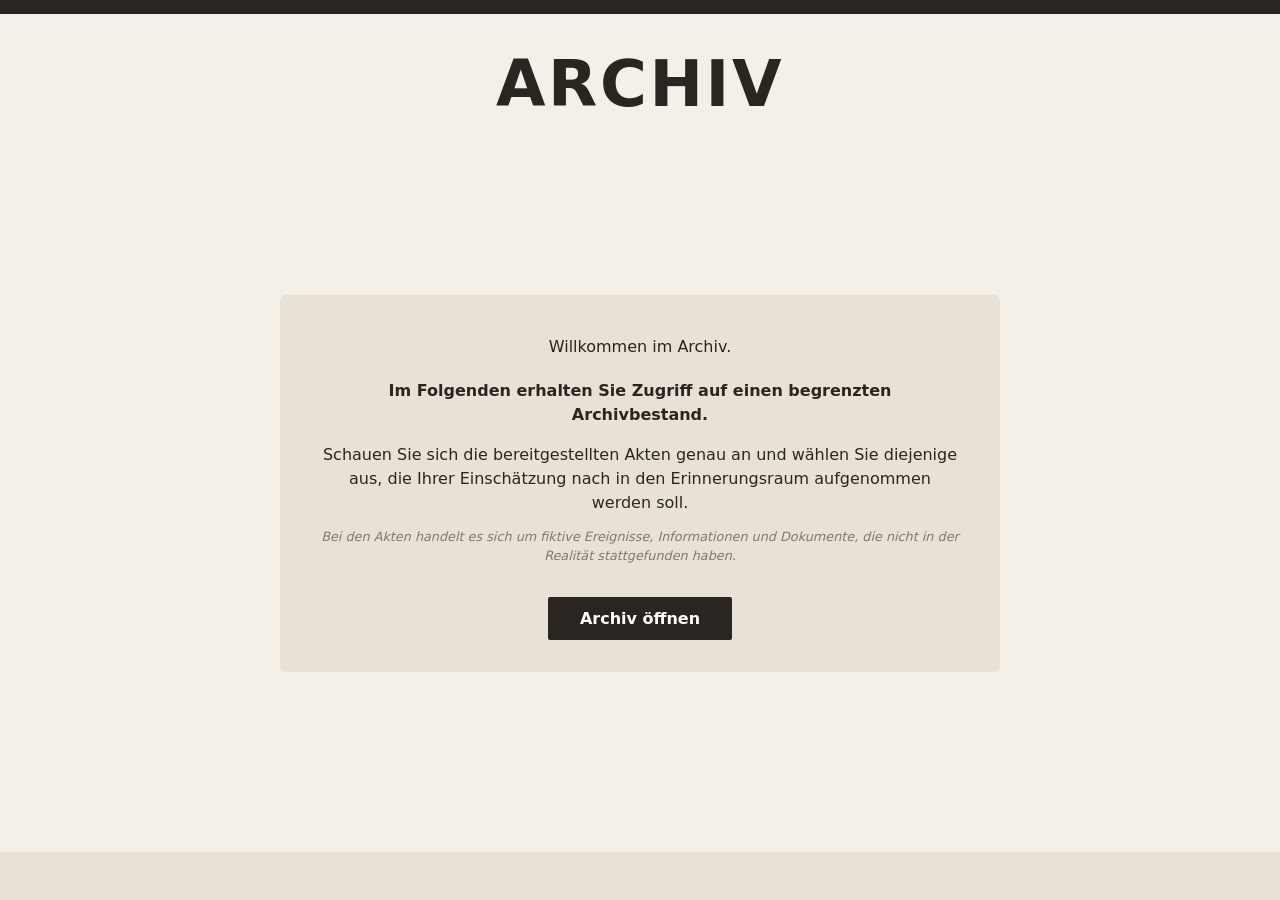
==== commit 58ee6414: "Merge branch 'main' into Akten-Inhalte" ====
--- a/index.html
+++ b/index.html
@@ -7,37 +7,86 @@
   <link rel="stylesheet" href="style.css">
 </head>
 <body class="archive-view">
-  <header class="site-header">
-    <h1>Wenn Erinnerung zur Entscheidung wird</h1>
-    <p class="intro">
-      Wählen Sie eine der drei Archivakten aus. Ihre Entscheidung erscheint in der Projektionsansicht.
-    </p>
-  </header>
+  <section id="start-screen" class="start-screen" aria-labelledby="start-screen-title">
+    <div class="start-screen__topbar" aria-hidden="true"></div>
+    <div class="start-screen__content">
+      <h1 id="start-screen-title" class="start-screen__title">Archiv</h1>
+      <div class="start-screen__card">
+        <p class="start-screen__welcome">Willkommen im Archiv.</p>
+        <p class="start-screen__lead">
+          <strong>Im Folgenden erhalten Sie Zugriff auf einen begrenzten Archivbestand.</strong>
+        </p>
+        <p class="start-screen__text">
+          Schauen Sie sich die bereitgestellten Akten genau an und wählen Sie diejenige aus,
+          die Ihrer Einschätzung nach in den Erinnerungsraum aufgenommen werden soll.
+        </p>
+        <p class="start-screen__disclaimer">
+          Bei den Akten handelt es sich um fiktive Ereignisse, Informationen und Dokumente, die nicht in der Realität stattgefunden haben.
+        </p>
+  
+        <button type="button" id="open-archive-btn" class="btn-start">Archiv öffnen</button>
+      </div>
+    </div>
+    <div class="start-screen__footerbar" aria-hidden="true"></div>
+  </section>
 
-  <main class="archive-main">
-    <section class="offer-section" id="offer-section" aria-labelledby="offer-heading">
-      <h2 id="offer-heading">Aktuelle Archivakten</h2>
-      <div id="offer-container" class="offer-grid" role="list"></div>
-    </section>
+  <div id="archive-interface" hidden>
+    <div class="archive-shell">
+      <div class="archive-shell__topbar" aria-hidden="true"></div>
+      <div class="archive-shell__content">
+        <h1 class="archive-shell__title">Archiv</h1>
+        <main class="archive-main">
+          <section class="offer-section" id="offer-section" aria-labelledby="offer-heading">
+            <h2 id="offer-heading" class="sr-only">Aktuelle Archivakten</h2>
+            <div id="offer-container" class="offer-grid" role="list"></div>
+          </section>
 
-    <section class="displacement-section" id="displacement-section" hidden aria-labelledby="displacement-heading">
-      <h2 id="displacement-heading">Erinnerungsraum</h2>
-      <p class="displacement-hint">
-        Der Erinnerungsraum ist voll. Wählen Sie eine bestehende Akte, die durch Ihre neue Auswahl ersetzt werden soll.
-      </p>
-      <div id="pending-akte-preview" class="pending-akte-preview" aria-label="Neu ausgewählte Akte"></div>
-      <div id="archive-memory-room" class="archive-memory-room" role="list" aria-label="Gemeinsamer Erinnerungsraum"></div>
-      <button type="button" id="displacement-cancel" class="btn-cancel">Abbrechen</button>
-    </section>
-  </main>
+          <section class="confirmation-section" id="confirmation-section" hidden aria-live="polite">
+            <div class="confirmation-card">
+              <p class="confirmation-card__primary">
+                Die ausgewählte Akte wurde in den Erinnerungsraum aufgenommen.
+              </p>
+              <p class="confirmation-card__secondary">
+                Die beiden nicht ausgewählten Akten wurden aus dem Archiv entfernt.
+                Sie stehen zukünftigen Besucher*innen nicht mehr zur Verfügung.
+              </p>
+              <button type="button" id="confirmation-continue" class="btn-start">Archiv verlassen</button>
+            </div>
+          </section>
 
-  <footer class="site-footer">
-    <p>Projektionsansicht: <a href="projection.html" target="_blank">projection.html</a> im Beamer-Fenster öffnen.</p>
-  </footer>
+          <section class="displacement-section" id="displacement-section">
+            <div class="memory-review" aria-label="Akten im Erinnerungsraum">
+              <button type="button" id="memory-review-prev" class="memory-review__nav memory-review__nav--prev" aria-label="Vorherige Akten">
+                ‹
+              </button>
+              <div id="memory-review-grid" class="offer-grid" role="list" aria-live="polite"></div>
+              <button type="button" id="memory-review-next" class="memory-review__nav memory-review__nav--next" aria-label="Nächste Akten">
+                ›
+              </button>
+            </div>
+          
+          </section>
+        </main>
+      </div>
+      <div class="archive-shell__footerbar" aria-hidden="true"></div>
+    </div>
 
-  <button type="button" id="reset-installation" class="btn-reset" title="Installation zurücksetzen">
-    Installation zurücksetzen
-  </button>
+    <div id="memory-full-modal" class="memory-full-modal" hidden
+         role="dialog" aria-modal="true" aria-labelledby="memory-full-modal-title">
+      <div class="memory-full-modal__backdrop" aria-hidden="true"></div>
+      <div class="memory-full-modal__card">
+        <p id="memory-full-modal-title" class="memory-full-modal__primary">
+          Der Erinnerungsraum ist vollständig belegt.
+        </p>
+        <p class="memory-full-modal__secondary">
+          Um die ausgewählte Akte aufnehmen zu können, muss eine bestehende Akte aus dem Erinnerungsraum verdrängt werden.
+        </p>
+        <button type="button" id="memory-full-modal-confirm" class="btn-start">
+          Verdrängung Starten
+        </button>
+      </div>
+    </div>
+  </div>
 
   <script src="data.js"></script>
   <script src="generator.js"></script>
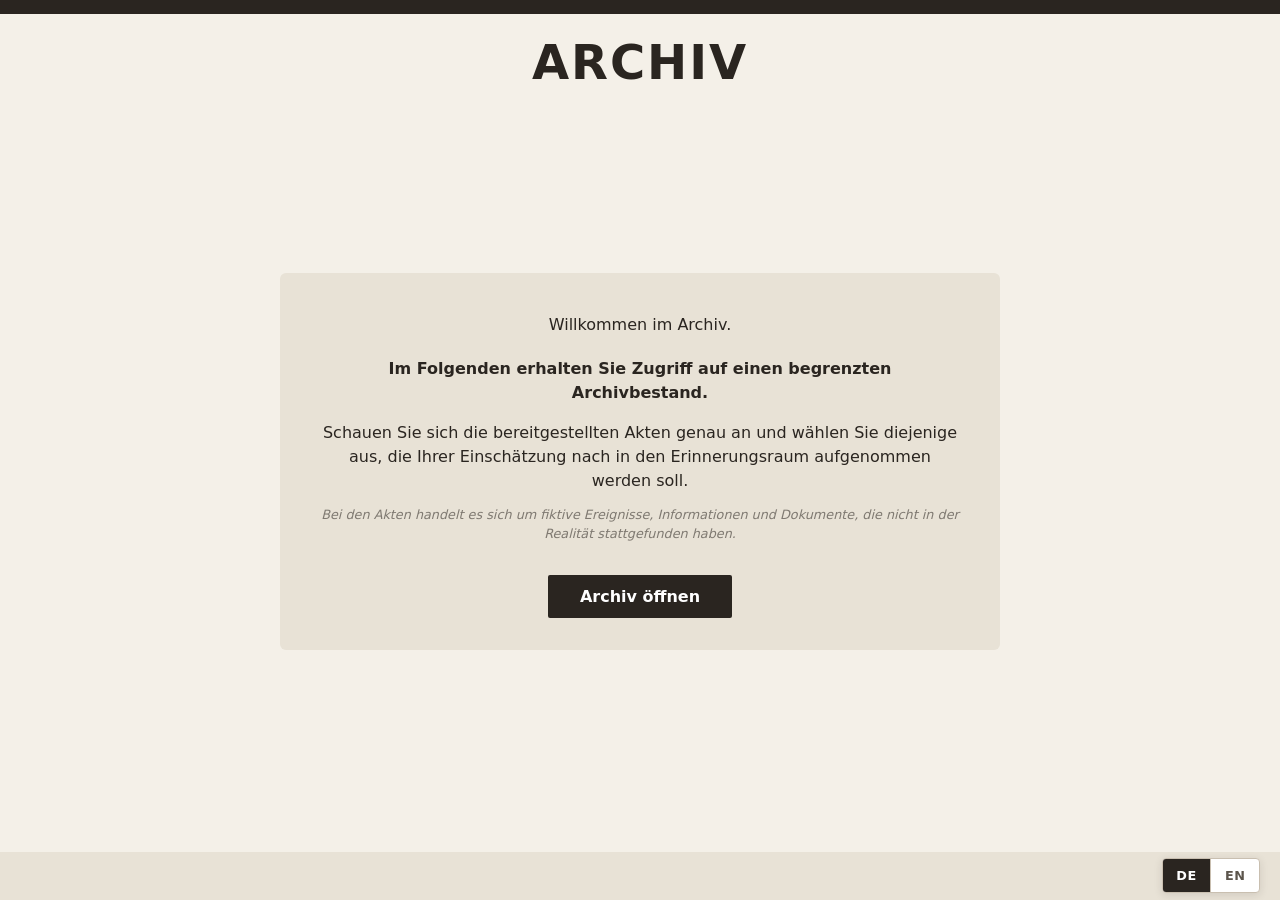
==== commit 6727322e: "Verschiedene Anpassungen 1. Englische Sprache wurde fürs Archivinterface eingefügt 2. verschiedene M" ====
--- a/index.html
+++ b/index.html
@@ -10,21 +10,21 @@
   <section id="start-screen" class="start-screen" aria-labelledby="start-screen-title">
     <div class="start-screen__topbar" aria-hidden="true"></div>
     <div class="start-screen__content">
-      <h1 id="start-screen-title" class="start-screen__title">Archiv</h1>
+      <h1 id="start-screen-title" class="start-screen__title" data-i18n="archiveTitle">Archiv</h1>
       <div class="start-screen__card">
-        <p class="start-screen__welcome">Willkommen im Archiv.</p>
-        <p class="start-screen__lead">
+        <p class="start-screen__welcome" data-i18n="startWelcome">Willkommen im Archiv.</p>
+        <p class="start-screen__lead" data-i18n-html="startLead">
           <strong>Im Folgenden erhalten Sie Zugriff auf einen begrenzten Archivbestand.</strong>
         </p>
-        <p class="start-screen__text">
+        <p class="start-screen__text" data-i18n="startText">
           Schauen Sie sich die bereitgestellten Akten genau an und wählen Sie diejenige aus,
           die Ihrer Einschätzung nach in den Erinnerungsraum aufgenommen werden soll.
         </p>
-        <p class="start-screen__disclaimer">
+        <p class="start-screen__disclaimer" data-i18n="startDisclaimer">
           Bei den Akten handelt es sich um fiktive Ereignisse, Informationen und Dokumente, die nicht in der Realität stattgefunden haben.
         </p>
   
-        <button type="button" id="open-archive-btn" class="btn-start">Archiv öffnen</button>
+        <button type="button" id="open-archive-btn" class="btn-start" data-i18n="openArchive">Archiv öffnen</button>
       </div>
     </div>
     <div class="start-screen__footerbar" aria-hidden="true"></div>
@@ -34,33 +34,33 @@
     <div class="archive-shell">
       <div class="archive-shell__topbar" aria-hidden="true"></div>
       <div class="archive-shell__content">
-        <h1 class="archive-shell__title">Archiv</h1>
+        <h1 class="archive-shell__title" data-i18n="archiveTitle">Archiv</h1>
         <main class="archive-main">
           <section class="offer-section" id="offer-section" aria-labelledby="offer-heading">
-            <h2 id="offer-heading" class="sr-only">Aktuelle Archivakten</h2>
+            <h2 id="offer-heading" class="sr-only" data-i18n="offerHeading">Aktuelle Archivakten</h2>
             <div id="offer-container" class="offer-grid" role="list"></div>
           </section>
 
           <section class="confirmation-section" id="confirmation-section" hidden aria-live="polite">
             <div class="confirmation-card">
-              <p class="confirmation-card__primary">
+              <p class="confirmation-card__primary" data-i18n="confirmationPrimary">
                 Die ausgewählte Akte wurde in den Erinnerungsraum aufgenommen.
               </p>
-              <p class="confirmation-card__secondary">
+              <p class="confirmation-card__secondary" data-i18n="confirmationSecondary">
                 Die beiden nicht ausgewählten Akten wurden aus dem Archiv entfernt.
                 Sie stehen zukünftigen Besucher*innen nicht mehr zur Verfügung.
               </p>
-              <button type="button" id="confirmation-continue" class="btn-start">Archiv verlassen</button>
+              <button type="button" id="confirmation-continue" class="btn-start" data-i18n="leaveArchive">Archiv verlassen</button>
             </div>
           </section>
 
           <section class="displacement-section" id="displacement-section">
-            <div class="memory-review" aria-label="Akten im Erinnerungsraum">
-              <button type="button" id="memory-review-prev" class="memory-review__nav memory-review__nav--prev" aria-label="Vorherige Akten">
+            <div class="memory-review" data-i18n-aria="memoryReviewLabel" aria-label="Akten im Erinnerungsraum">
+              <button type="button" id="memory-review-prev" class="memory-review__nav memory-review__nav--prev" data-i18n-aria="prevAkten" aria-label="Vorherige Akten">
                 ‹
               </button>
               <div id="memory-review-grid" class="offer-grid" role="list" aria-live="polite"></div>
-              <button type="button" id="memory-review-next" class="memory-review__nav memory-review__nav--next" aria-label="Nächste Akten">
+              <button type="button" id="memory-review-next" class="memory-review__nav memory-review__nav--next" data-i18n-aria="nextAkten" aria-label="Nächste Akten">
                 ›
               </button>
             </div>
@@ -68,30 +68,38 @@
           </section>
         </main>
       </div>
-      <div class="archive-shell__footerbar" aria-hidden="true"></div>
     </div>
 
     <div id="memory-full-modal" class="memory-full-modal" hidden
          role="dialog" aria-modal="true" aria-labelledby="memory-full-modal-title">
       <div class="memory-full-modal__backdrop" aria-hidden="true"></div>
       <div class="memory-full-modal__card">
-        <p id="memory-full-modal-title" class="memory-full-modal__primary">
+        <p id="memory-full-modal-title" class="memory-full-modal__primary" data-i18n="memoryFullPrimary">
           Der Erinnerungsraum ist vollständig belegt.
         </p>
-        <p class="memory-full-modal__secondary">
+        <p class="memory-full-modal__secondary" data-i18n="memoryFullSecondary">
           Um die ausgewählte Akte aufnehmen zu können, muss eine bestehende Akte aus dem Erinnerungsraum verdrängt werden.
         </p>
-        <button type="button" id="memory-full-modal-confirm" class="btn-start">
+        <button type="button" id="memory-full-modal-confirm" class="btn-start" data-i18n="startDisplacement">
           Verdrängung Starten
         </button>
       </div>
     </div>
   </div>
 
+  <p id="machine-translation-note" class="machine-translation-note" hidden>
+    This content was machine-translated.
+  </p>
+  <div id="lang-switch" class="lang-switch" role="group" data-i18n-aria="langSwitchAria" aria-label="Sprache">
+    <button type="button" class="lang-switch__btn is-active" data-lang="de" aria-pressed="true">DE</button>
+    <button type="button" class="lang-switch__btn" data-lang="en" aria-pressed="false">EN</button>
+  </div>
+
   <script src="data.js"></script>
   <script src="generator.js"></script>
   <script src="archiv-darstellung.js"></script>
   <script src="state.js"></script>
+  <script src="i18n.js"></script>
   <script src="app.js"></script>
 </body>
 </html>
--- a/style.css
+++ b/style.css
@@ -59,7 +59,14 @@
 }
 
 /* --- Archivansicht (Laptop) --- */
+html:has(body.archive-view) {
+  height: 100%;
+  overflow: hidden;
+}
+
 body.archive-view {
+  height: 100vh;
+  overflow: hidden;
   background: var(--color-paper);
 }
 
@@ -77,7 +84,8 @@
 
 /* --- Archiv-Seitenrahmen --- */
 .archive-shell {
-  min-height: 100vh;
+  height: 100vh;
+  overflow: hidden;
   display: flex;
   flex-direction: column;
   background: var(--color-paper);
@@ -91,19 +99,21 @@
 
 .archive-shell__content {
   flex: 1;
+  min-height: 0;
   display: flex;
   flex-direction: column;
   align-items: center;
-  padding: 2rem 2.5rem 2.5rem;
+  padding: 1.25rem 2.5rem 1.25rem;
   width: 100%;
   max-width: 1600px;
   margin: 0 auto;
 }
 
 .archive-shell__title {
-  margin: 0 0 2rem;
-  font-family: var(--font-sans);
-  font-size: clamp(2.5rem, 6vw, 4rem);
+  flex-shrink: 0;
+  margin: 0;
+  font-family: var(--font-sans);
+  font-size: 3rem;
   font-weight: 700;
   text-transform: uppercase;
   letter-spacing: 0.04em;
@@ -111,40 +121,25 @@
   text-align: center;
 }
 
-.archive-shell__footerbar {
-  flex-shrink: 0;
-  height: 48px;
-  background: var(--color-paper-dark);
-}
-
-.site-header {
-  padding: 2rem 2rem 1rem;
-  max-width: 1200px;
-  margin: 0 auto;
-  border-bottom: 1px solid var(--color-border);
-}
-
-.site-header h1 {
-  margin: 0 0 0.5rem;
-  font-size: 1.75rem;
-  color: var(--color-ink);
-}
-
-.intro {
-  margin: 0;
-  font-size: 1rem;
-  color: var(--color-ink-muted);
-  max-width: 60ch;
-}
-
 .archive-main {
   width: 100%;
-  max-width: 1200px;
-  margin: 0 auto;
-  padding: 1.5rem 2rem 3rem;
   flex: 1;
+  min-height: 0;
   display: flex;
   flex-direction: column;
+  justify-content: center;
+}
+
+.offer-section {
+  flex: 0 1 auto;
+  min-height: 0;
+  display: flex;
+  flex-direction: column;
+  width: 100%;
+}
+
+.offer-section[hidden] {
+  display: none;
 }
 
 .archive-main:has(.confirmation-section:not([hidden])) {
@@ -162,25 +157,59 @@
 
 .offer-grid {
   display: grid;
-  grid-template-columns: repeat(3, 1fr);
-  gap: 2.5rem;
-  margin-bottom: 1rem;
+  grid-template-columns: repeat(3, minmax(0, 1fr));
+  grid-template-rows: auto auto auto auto auto auto;
+  column-gap: 1.75rem;
+  row-gap: 0.75rem;
+  flex: 0 1 auto;
+  min-height: 0;
+  height: auto;
+  align-content: start;
 }
 
 .archive-offer-column {
-  display: flex;
-  flex-direction: column;
-  gap: 1.25rem;
+  display: grid;
+  grid-template-rows: subgrid;
+  grid-row: span 6;
   min-width: 0;
   padding: 0 0.25rem;
 }
 
 .archive-offer-column .akte-card {
-  flex: 1;
+  display: grid;
+  grid-template-rows: subgrid;
+  grid-row: 1 / span 5;
+  min-width: 0;
+}
+
+.archive-offer-column > .btn-archive-select,
+.archive-offer-column > .btn-memory-delete {
+  grid-row: 6;
+}
+
+.archive-offer-column .akte-card__heading {
+  grid-row: 1;
+}
+
+.archive-offer-column .akte-card__figure {
+  grid-row: 2;
+}
+
+.archive-offer-column .akte-card__fragment {
+  grid-row: 3;
+}
+
+.archive-offer-column .akte-card__meta {
+  grid-row: 4;
+}
+
+.archive-offer-column .akte-card__criteria {
+  grid-row: 5;
 }
 
 .btn-archive-select {
   flex-shrink: 0;
+  margin-top: 0.5rem;
   width: 100%;
   font-family: var(--font-sans);
   font-size: 0.85rem;
@@ -216,7 +245,7 @@
   );
   border: 1px solid #b5a99a;
   border-radius: 6px;
-  padding: 1.75rem 1.5rem 1.5rem calc(var(--binder-width) + 1.25rem);
+  padding: 0 1.5rem 0 calc(var(--binder-width) + 1.25rem);
   box-shadow: 0 2px 6px var(--color-shadow);
   cursor: default;
   min-height: 0;
@@ -293,15 +322,21 @@
 }
 
 .akte-card--selectable {
-  cursor: pointer;
+  cursor: default;
 }
 
 .akte-card--selectable:hover,
 .akte-card--selectable:focus-visible {
-  transform: translateY(-2px);
-  box-shadow: 0 6px 16px var(--color-shadow);
-  outline: 2px solid var(--color-stamp);
-  outline-offset: 2px;
+  transform: none;
+  box-shadow: 0 2px 8px var(--color-shadow);
+  outline: none;
+}
+
+.akte-card__heading {
+  display: flex;
+  flex-direction: column;
+  gap: 0.25rem;
+  padding-top: 1.75rem;
 }
 
 .akte-card__header {
@@ -309,7 +344,7 @@
   justify-content: space-between;
   align-items: baseline;
   gap: 0.5rem;
-  margin-bottom: 0.75rem;
+  margin: 0;
 }
 
 .akte-card__reference {
@@ -329,24 +364,24 @@
 }
 
 .akte-card__title {
-  margin: 0 0 0.25rem;
+  margin: 0;
   font-size: 1.05rem;
 }
 
 .akte-card__year {
-  margin: 0 0 0.75rem;
+  margin: 0;
   font-family: var(--font-sans);
   font-size: 0.8rem;
   color: var(--color-ink-muted);
 }
 
 .akte-card__figure {
-  margin: 0 0 0.75rem;
+  margin: 0;
   display: flex;
   align-items: center;
   justify-content: center;
   width: 100%;
-  height: clamp(160px, 18vh, 220px);
+  height: clamp(200px, 24vh, 280px);
 }
 
 .akte-card__image {
@@ -563,125 +598,21 @@
   opacity: 0.55;
 }
 
-/* Projektion */
-.archiv-fragment--projection {
-  max-height: none;
-  height: 100%;
-  aspect-ratio: 4 / 3;
-  padding: 0.9vmin;
-}
-
-.archiv-fragment--projection .archiv-fragment__art {
-  top: 0.8vmin;
-  right: 1vmin;
-  font-size: 1vmin;
-}
-
-.archiv-fragment--projection .archiv-fragment__content {
-  padding: 1.8vmin 1.6vmin;
-  padding-right: 4.5vmin;
-}
-
-.archiv-fragment--projection .archiv-fragment__body {
-  font-size: 2.3vmin;
-  line-height: 1.3;
-}
-
-.archiv-fragment--projection .archiv-fragment__excerpt {
-  font-size: 2vmin;
-  line-height: 1.4;
-  -webkit-line-clamp: 4;
-}
-
-.archiv-fragment--projection .archiv-fragment__sheet {
-  box-shadow:
-    0 0.15vmin 0 rgba(255, 252, 245, 0.2) inset,
-    0.25vmin 0.4vmin 0.8vmin rgba(0, 0, 0, 0.18);
-}
-
-.archiv-fragment--projection.archiv-fragment--bestandsnotiz .archiv-fragment__sheet {
-  width: 66%;
-  height: 68%;
-}
-
-.archiv-fragment--projection.archiv-fragment--bestandsnotiz .archiv-fragment__body {
-  font-size: 1.85vmin;
-}
-
-.archiv-fragment--projection.archiv-fragment--digitaler-datensatz .archiv-fragment__body {
-  font-size: 1.95vmin;
-}
-
-.archiv-fragment--projection.archiv-fragment--ueberlieferungsluecke .archiv-fragment__body {
-  font-size: 2vmin;
-}
-
-.projection-view--dark .archiv-fragment {
-  color: #f2ebe0;
-  background:
-    linear-gradient(160deg, #2c2721 0%, #241f1a 100%);
-}
-
-.projection-view--dark .archiv-fragment__art {
-  color: rgba(242, 235, 224, 0.5);
-}
-
-.projection-view--dark .archiv-fragment__body,
-.projection-view--dark .archiv-fragment__excerpt {
-  color: #f7f1e8;
-}
-
-.projection-view--dark .archiv-fragment__sheet {
-  background: #4f463b;
-  border-color: rgba(255, 248, 235, 0.28);
-  box-shadow:
-    0 0.15vmin 0 rgba(255, 248, 235, 0.08) inset,
-    0.25vmin 0.45vmin 0.9vmin rgba(0, 0, 0, 0.4);
-}
-
-.projection-view--dark .archiv-fragment--archivvermerk .archiv-fragment__sheet {
-  background:
-    linear-gradient(135deg, rgba(255, 248, 235, 0.1) 0%, transparent 45%),
-    #564c40;
-  border-left-color: #d98989;
-}
-
-.projection-view--dark .archiv-fragment--bestandsnotiz .archiv-fragment__sheet {
-  background: #5a5044;
-}
-
-.projection-view--dark .archiv-fragment--dokumentfragment .archiv-fragment__sheet {
-  background: #52483d;
-}
-
-.projection-view--dark .archiv-fragment--dokumentfragment .archiv-fragment__excerpt {
-  border-left-color: rgba(242, 235, 224, 0.35);
-}
-
-.projection-view--dark .archiv-fragment--digitaler-datensatz .archiv-fragment__sheet {
-  background:
-    repeating-linear-gradient(
-      0deg,
-      transparent,
-      transparent 1.9vmin,
-      rgba(255, 248, 235, 0.07) 1.9vmin,
-      rgba(255, 248, 235, 0.07) 1.95vmin
-    ),
-    #4a4137;
-  border-color: rgba(255, 248, 235, 0.3);
-}
-
-.projection-view--dark .archiv-fragment--ueberlieferungsluecke {
-  background: linear-gradient(180deg, #2a251f 0%, #211d18 100%);
-}
-
-.projection-view--dark .archiv-fragment--ueberlieferungsluecke .archiv-fragment__body {
-  color: rgba(242, 235, 224, 0.58);
+.memory-exhibit__figure .archiv-fragment__art {
+  font-size: max(0.5rem, 1vmin);
+}
+
+.memory-exhibit__figure .archiv-fragment__body {
+  font-size: max(0.92rem, 1.7vmin);
+}
+
+.memory-exhibit__figure .archiv-fragment__excerpt {
+  font-size: max(0.84rem, 1.55vmin);
 }
 
 .akte-card__meta {
   list-style: none;
-  margin: 0 0 0.75rem;
+  margin: 0;
   padding: 0;
   font-family: var(--font-sans);
   font-size: 0.7rem;
@@ -698,7 +629,7 @@
 }
 
 .akte-card__fragment {
-  margin: 0 0 0.75rem;
+  margin: 0;
   font-size: 0.85rem;
   color: var(--color-ink);
 }
@@ -706,9 +637,9 @@
 .akte-card__criteria {
   list-style: none;
   margin: 0;
-  padding: 0;
+  align-self: stretch;
   border-top: 1px dashed var(--color-border);
-  padding-top: 0.75rem;
+  padding: 0.75rem 0 1.5rem;
 }
 
 .criterion {
@@ -777,140 +708,19 @@
   margin: 0 0 1rem;
 }
 
-.displacement-hint {
-  margin: 0 0 1.25rem;
-  color: var(--color-ink-muted);
-  font-size: 0.95rem;
-  max-width: 70ch;
-}
-
-.pending-akte-preview {
-  margin-bottom: 1.5rem;
-}
-
-.pending-akte-preview__label {
-  margin: 0 0 0.75rem;
-  font-family: var(--font-sans);
-  font-size: 0.8rem;
-  font-weight: 600;
-  text-transform: uppercase;
-  letter-spacing: 0.06em;
-  color: var(--color-stamp);
-}
-
-.archive-memory-room {
-  display: grid;
-  grid-template-columns: repeat(3, 1fr);
-  gap: 1rem;
-  margin-bottom: 1.5rem;
-}
-
-.archive-memory-slot {
-  background: #fff;
-  border: 1px solid var(--color-border);
-  border-radius: var(--radius-card);
-  padding: 1rem;
-  display: flex;
-  flex-direction: column;
-  min-height: 180px;
-  transition: transform var(--transition-fast), box-shadow var(--transition-fast);
-}
-
-.archive-memory-slot--displacement {
-  cursor: pointer;
-}
-
-.archive-memory-slot--displacement:hover,
-.archive-memory-slot--displacement:focus-visible {
-  transform: translateY(-2px);
-  box-shadow: 0 6px 16px var(--color-shadow);
-  outline: 2px solid var(--color-stamp);
-  outline-offset: 2px;
-  border-color: var(--color-stamp);
-}
-
-.archive-memory-slot__reference {
-  font-family: var(--font-sans);
-  font-size: 0.8rem;
-  font-weight: 700;
-  color: var(--color-stamp);
-  letter-spacing: 0.04em;
-  margin-bottom: 0.25rem;
-}
-
-.archive-memory-slot__category {
-  font-family: var(--font-sans);
-  font-size: 0.7rem;
-  text-transform: uppercase;
-  letter-spacing: 0.05em;
-  color: var(--color-ink-muted);
-  margin-bottom: 0.5rem;
-}
-
-.archive-memory-slot__title {
-  font-size: 0.95rem;
-  font-weight: 600;
-  margin-bottom: 0.5rem;
-}
-
-.archive-memory-slot__meta {
-  display: flex;
-  flex-direction: column;
-  gap: 0.2rem;
-  font-family: var(--font-sans);
-  font-size: 0.72rem;
-  color: var(--color-ink);
-  margin-bottom: 0.5rem;
-}
-
-.archive-memory-slot__meta strong {
-  color: var(--color-ink-muted);
-  font-weight: 600;
-}
-
-.archive-memory-slot__fragment {
-  margin: 0 0 auto;
-  font-size: 0.85rem;
-  color: var(--color-ink);
-}
-
-.archive-memory-slot__action-hint {
-  margin: 0.75rem 0 0;
-  font-family: var(--font-sans);
-  font-size: 0.7rem;
-  color: var(--color-stamp);
-  text-align: center;
-  opacity: 0;
-  transition: opacity var(--transition-fast);
-}
-
-.archive-memory-slot--displacement:hover .archive-memory-slot__action-hint {
-  opacity: 1;
-}
-
-.btn-cancel {
-  font-family: var(--font-sans);
-  font-size: 0.9rem;
-  padding: 0.5rem 1rem;
-  background: transparent;
-  border: 1px solid var(--color-border);
-  border-radius: var(--radius-card);
-  cursor: pointer;
-  color: var(--color-ink-muted);
-}
-
-.btn-cancel:hover {
-  background: var(--color-paper-dark);
-  color: var(--color-ink);
-}
-
 .memory-review {
   position: relative;
   width: 100%;
+  flex: 0 1 auto;
+  min-height: 0;
+  display: flex;
+  flex-direction: column;
 }
 
 .memory-review > .offer-grid {
   width: 100%;
+  flex: 0 1 auto;
+  min-height: 0;
 }
 
 .memory-review__nav {
@@ -965,6 +775,7 @@
 
 .btn-memory-delete {
   flex-shrink: 0;
+  margin-top: 0.5rem;
   width: 100%;
   font-family: var(--font-sans);
   font-size: 0.85rem;
@@ -990,6 +801,66 @@
 
 
 
+.lang-switch {
+  position: fixed;
+  right: 1.25rem;
+  bottom: 0.45rem;
+  z-index: 110;
+  display: flex;
+  border: 1px solid var(--color-border);
+  border-radius: var(--radius-card);
+  background: #fff;
+  box-shadow: 0 2px 8px var(--color-shadow);
+  overflow: hidden;
+}
+
+.lang-switch__btn {
+  font-family: var(--font-sans);
+  font-size: 0.8rem;
+  font-weight: 600;
+  letter-spacing: 0.04em;
+  padding: 0.55rem 0.85rem;
+  background: transparent;
+  border: none;
+  cursor: pointer;
+  color: var(--color-ink-muted);
+  transition: background var(--transition-fast), color var(--transition-fast);
+}
+
+.lang-switch__btn + .lang-switch__btn {
+  border-left: 1px solid var(--color-border);
+}
+
+.lang-switch__btn:hover {
+  background: var(--color-paper-dark);
+  color: var(--color-ink);
+}
+
+.lang-switch__btn.is-active {
+  background: var(--color-ink);
+  color: #fff;
+}
+
+.lang-switch__btn:focus-visible {
+  outline: 2px solid var(--color-ink);
+  outline-offset: 2px;
+}
+
+.machine-translation-note {
+  position: fixed;
+  left: 1.25rem;
+  bottom: 0.5rem;
+  z-index: 110;
+  margin: 0;
+  max-width: 16rem;
+  font-family: var(--font-sans);
+  font-size: 0.75rem;
+  font-style: italic;
+  line-height: 1.4;
+  color: var(--color-ink);
+  opacity: 0.55;
+}
+
 .btn-reset {
   position: fixed;
   right: 1.5rem;
@@ -1024,8 +895,12 @@
 }
 
 .displacement-section {
-  width: 100%;
-  padding: 0 0 2rem;
+  flex: 0 1 auto;
+  min-height: 0;
+  width: 100%;
+  padding: 0;
+  display: flex;
+  flex-direction: column;
 }
 
 /* --- Bestätigungsbildschirm nach Auswahl --- */
@@ -1155,13 +1030,14 @@
   display: flex;
   flex-direction: column;
   align-items: center;
-  padding: 2rem 2.5rem 2.5rem;
+  padding: 1.25rem 2.5rem 1.25rem;
 }
 
 .start-screen__title {
-  margin: 0 0 2rem;
-  font-family: var(--font-sans);
-  font-size: clamp(2.5rem, 6vw, 4rem);
+  flex-shrink: 0;
+  margin: 0;
+  font-family: var(--font-sans);
+  font-size: 3rem;
   font-weight: 700;
   text-transform: uppercase;
   letter-spacing: 0.04em;
@@ -1509,7 +1385,28 @@
 @media (max-width: 1024px) {
   .offer-grid {
     grid-template-columns: 1fr;
+    grid-template-rows: none;
     gap: 2rem;
+  }
+
+  .archive-offer-column {
+    display: flex;
+    flex-direction: column;
+    grid-row: auto;
+    gap: 1.25rem;
+  }
+
+  .archive-offer-column .akte-card {
+    display: flex;
+    flex-direction: column;
+    grid-row: auto;
+    gap: 0.75rem;
+  }
+
+  .archive-offer-column > .btn-archive-select,
+  .archive-offer-column > .btn-memory-delete {
+    grid-row: auto;
+    margin-top: 0;
   }
 
   .memory-review__nav--prev {
@@ -1527,8 +1424,7 @@
 }
 
 @media (max-width: 768px) {
-  .memory-room,
-  .archive-memory-room {
+  .memory-room {
     grid-template-columns: 1fr;
     grid-template-rows: auto;
     min-height: auto;
@@ -1540,7 +1436,17 @@
   }
 
   .btn-reset {
-    right: 1rem;
-    bottom: 1rem;
-  }
-}
+    right: 0.75rem;
+    bottom: 0.35rem;
+  }
+
+  .lang-switch {
+    right: 0.75rem;
+    bottom: 0.35rem;
+  }
+
+  .machine-translation-note {
+    left: 0.75rem;
+    bottom: 0.4rem;
+  }
+}
